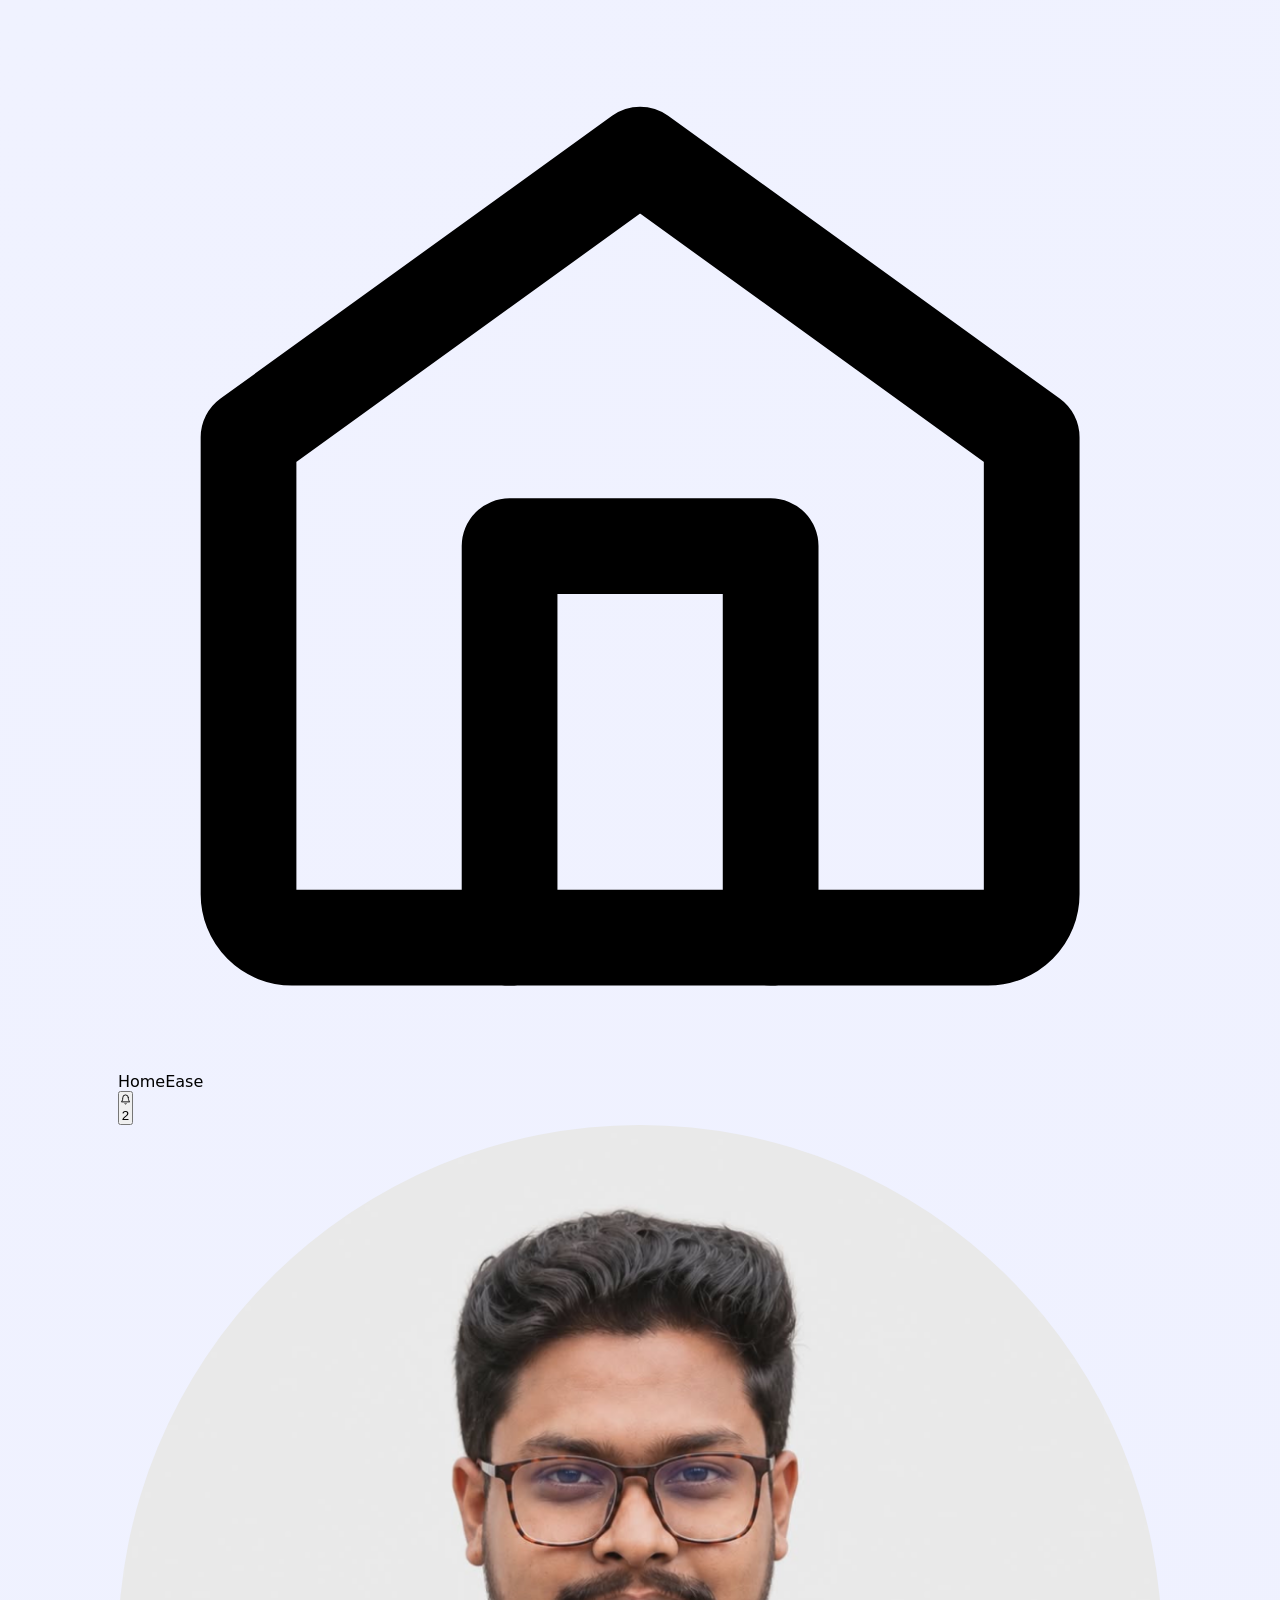
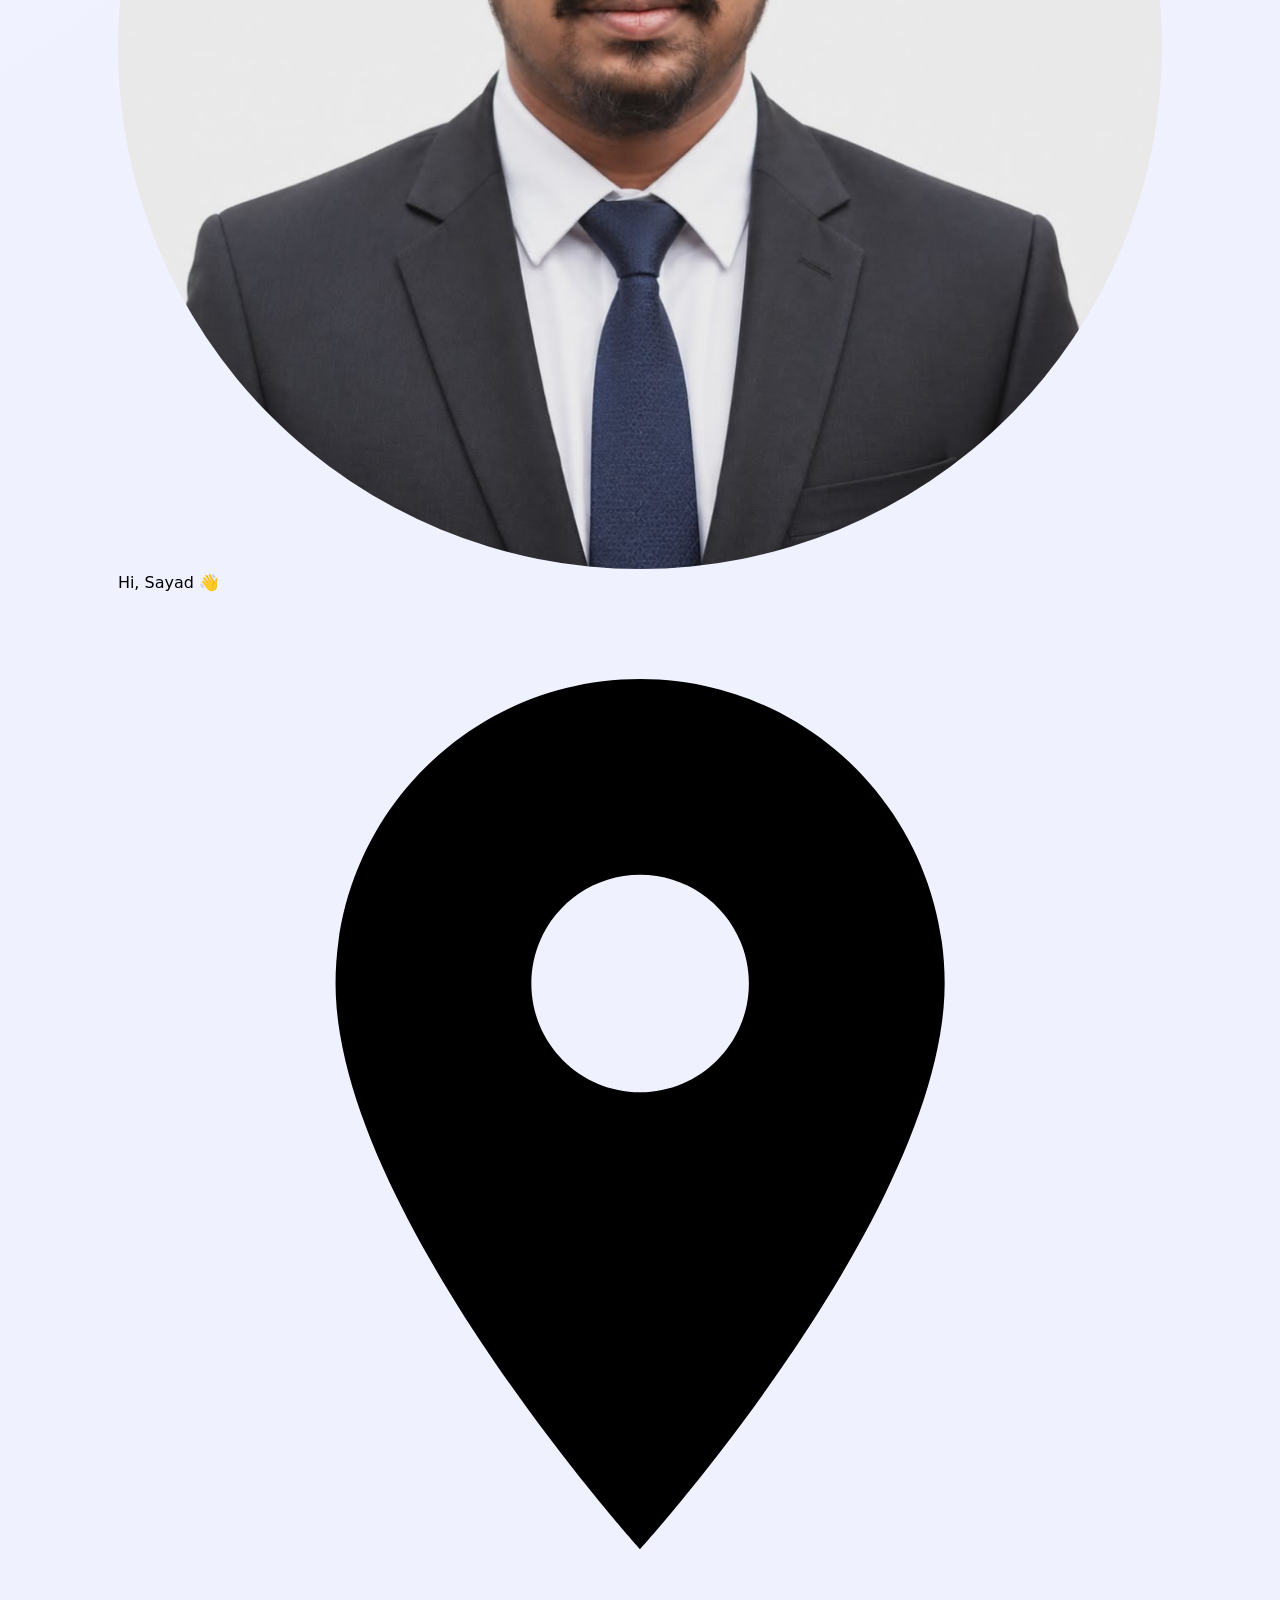
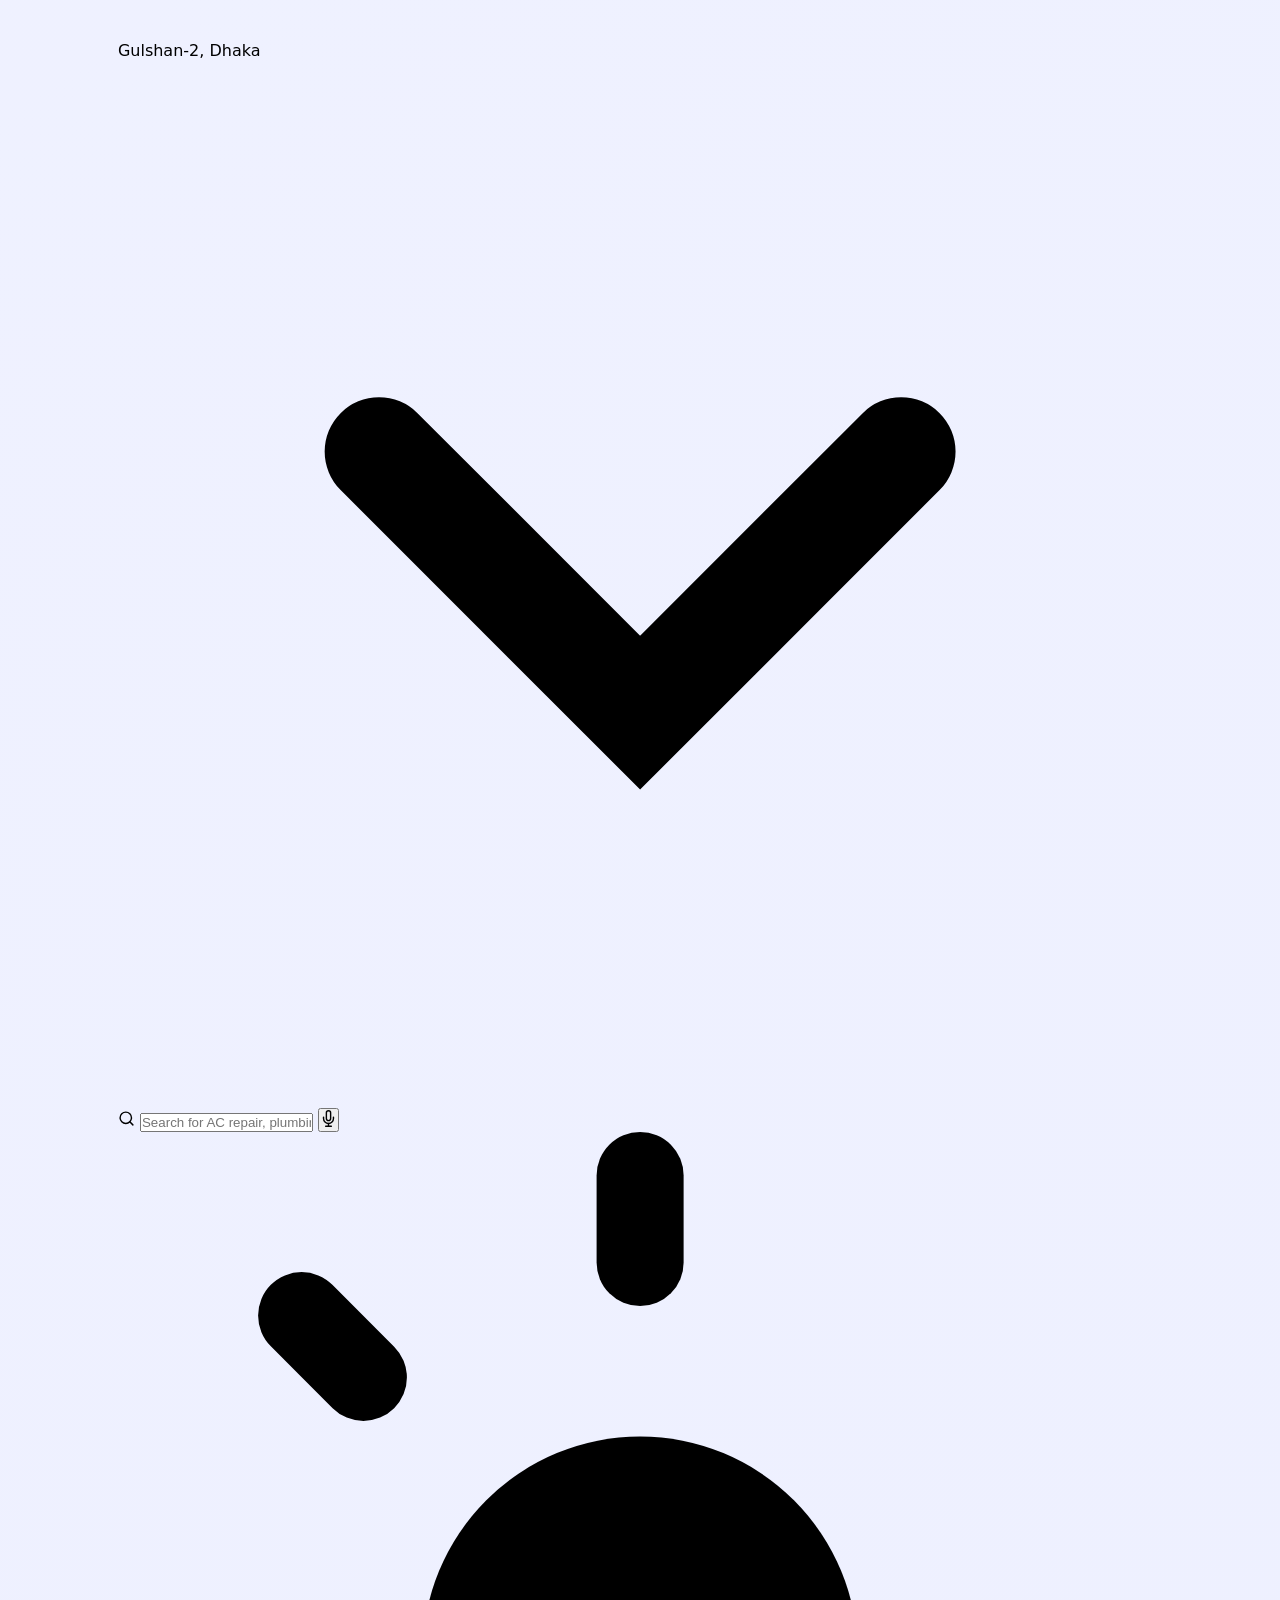
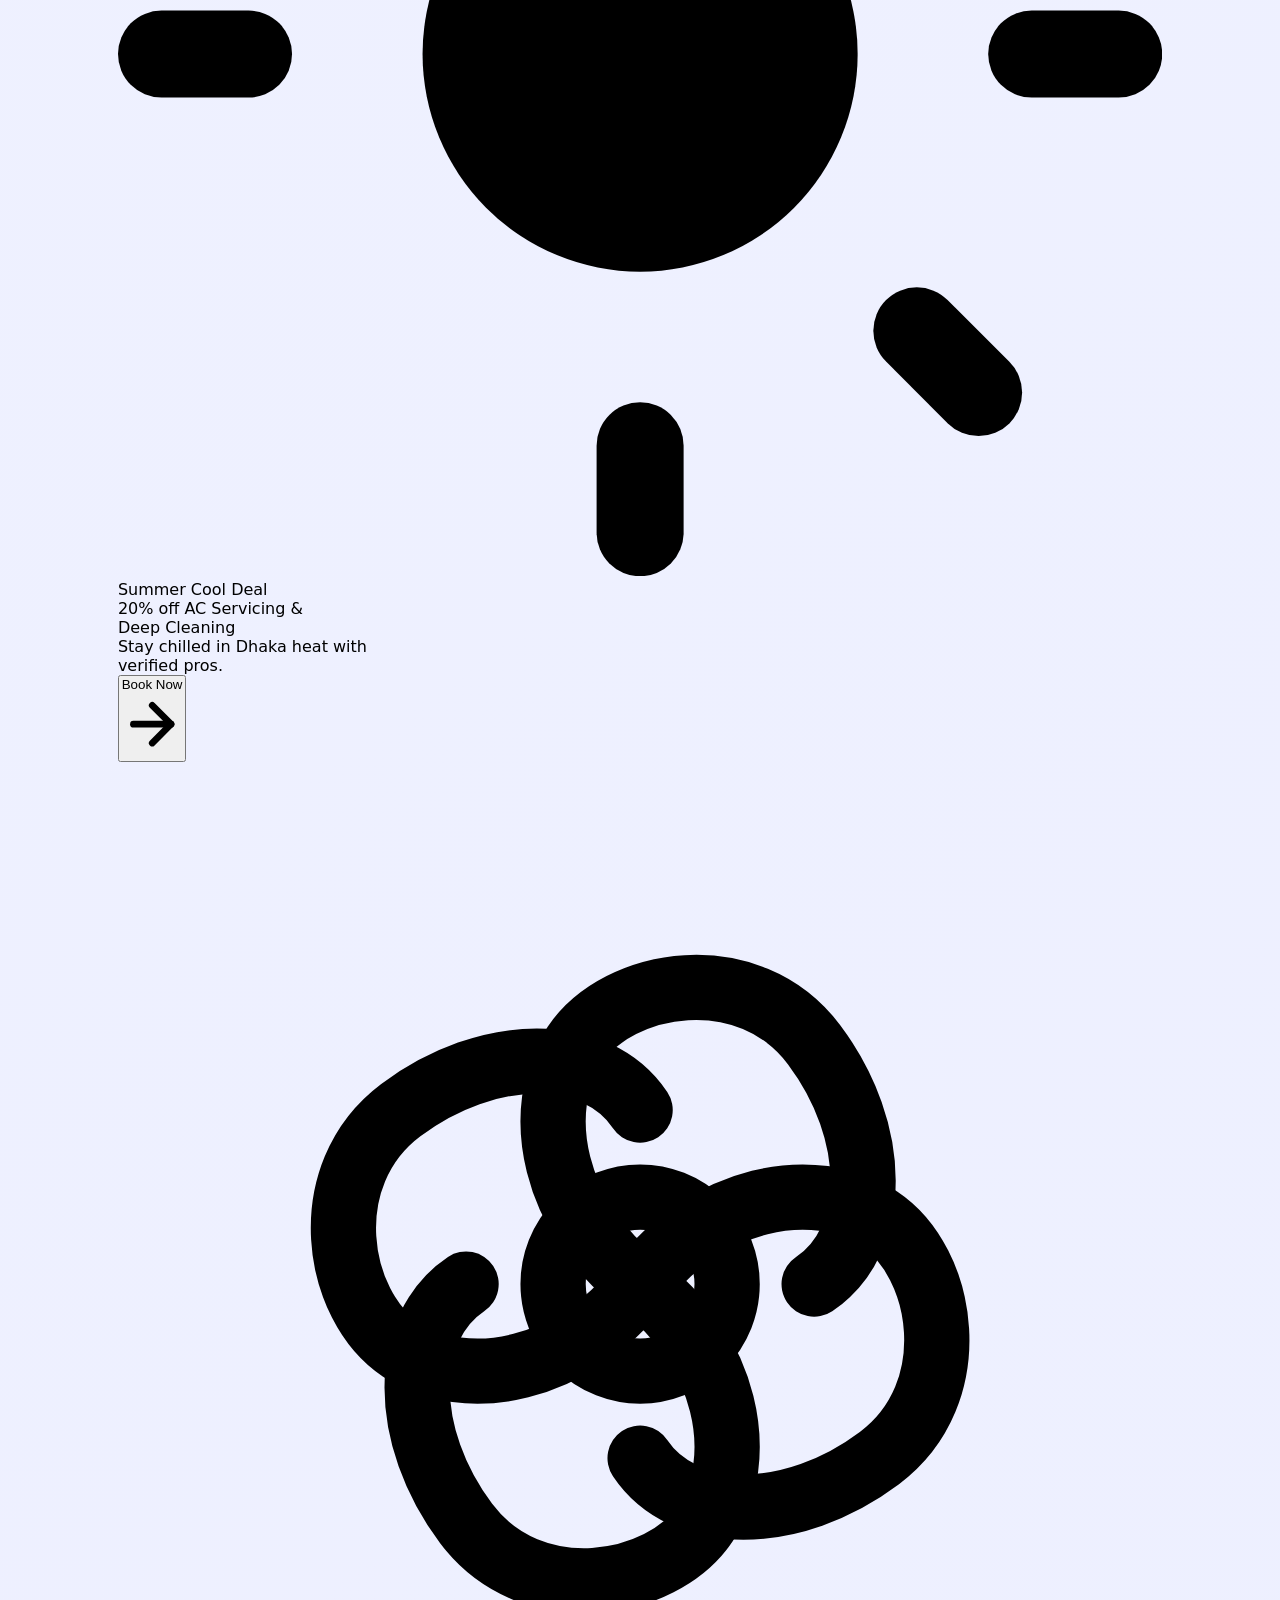
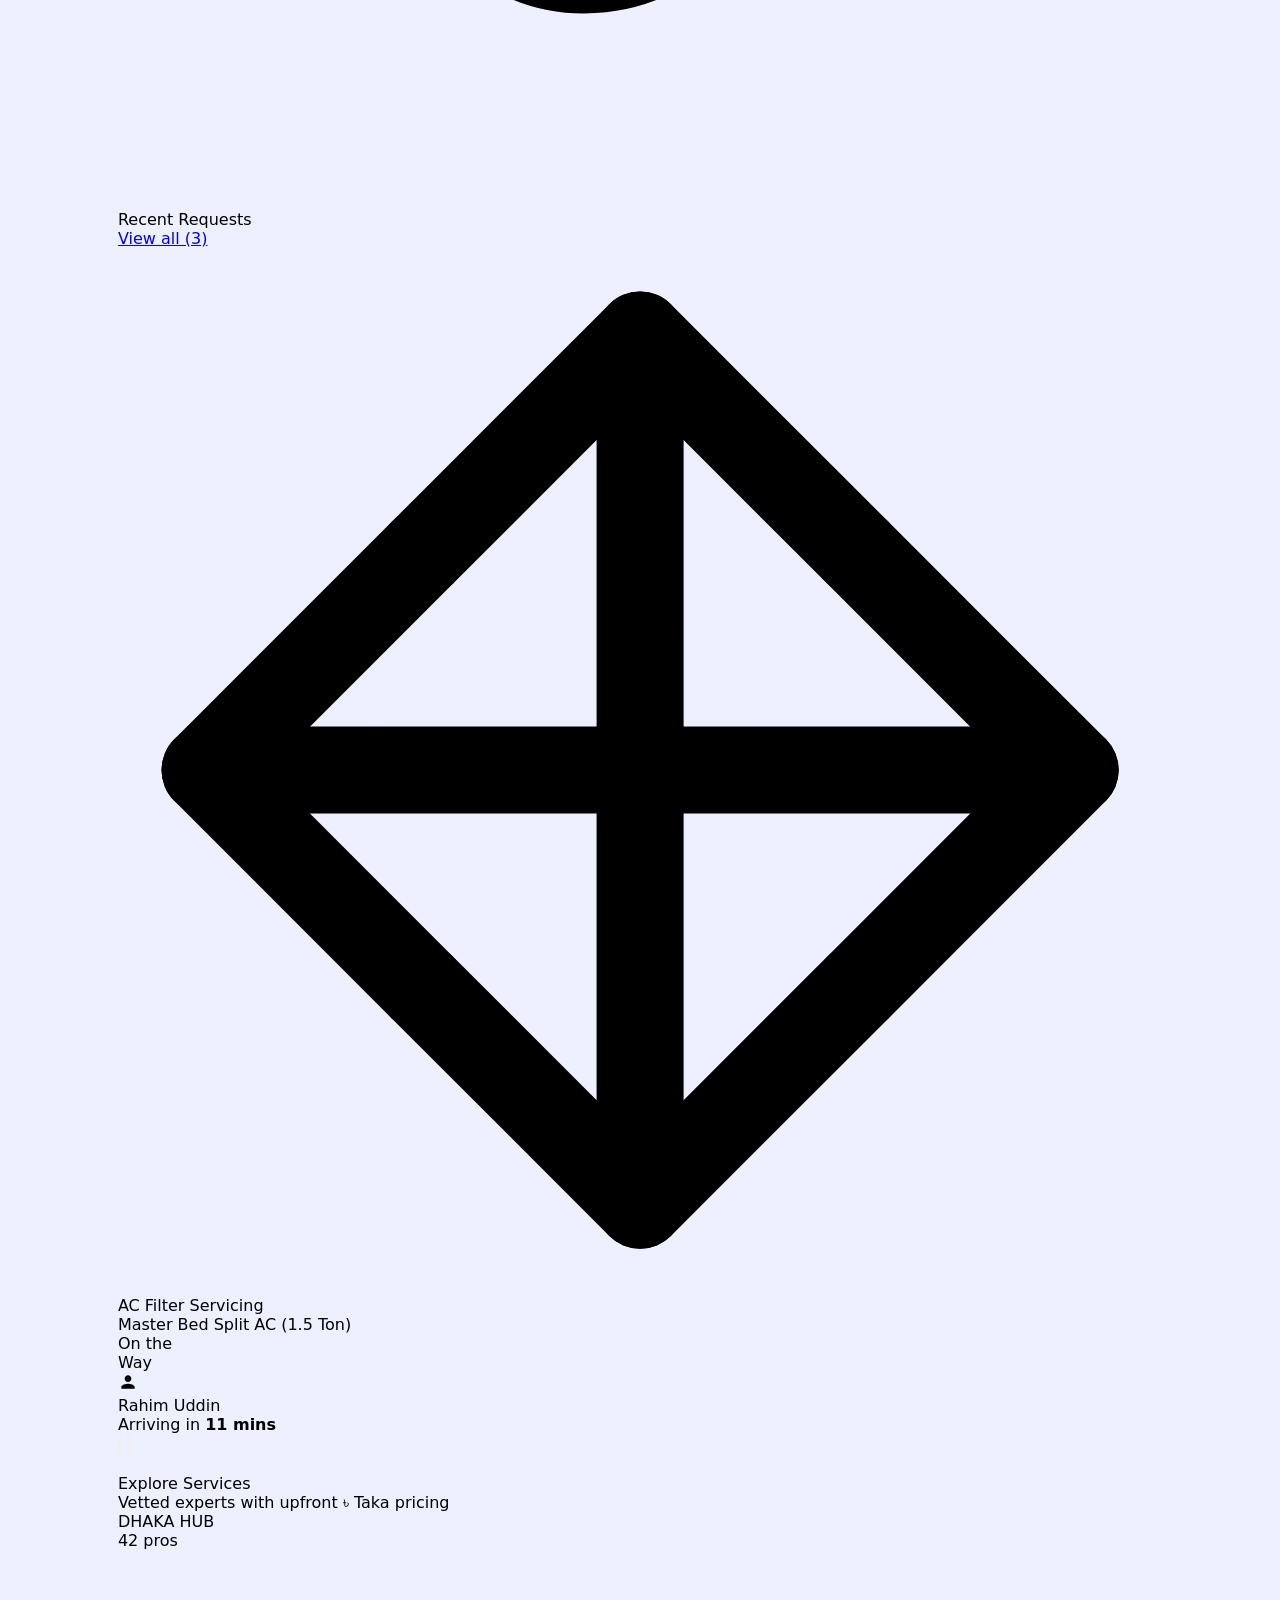
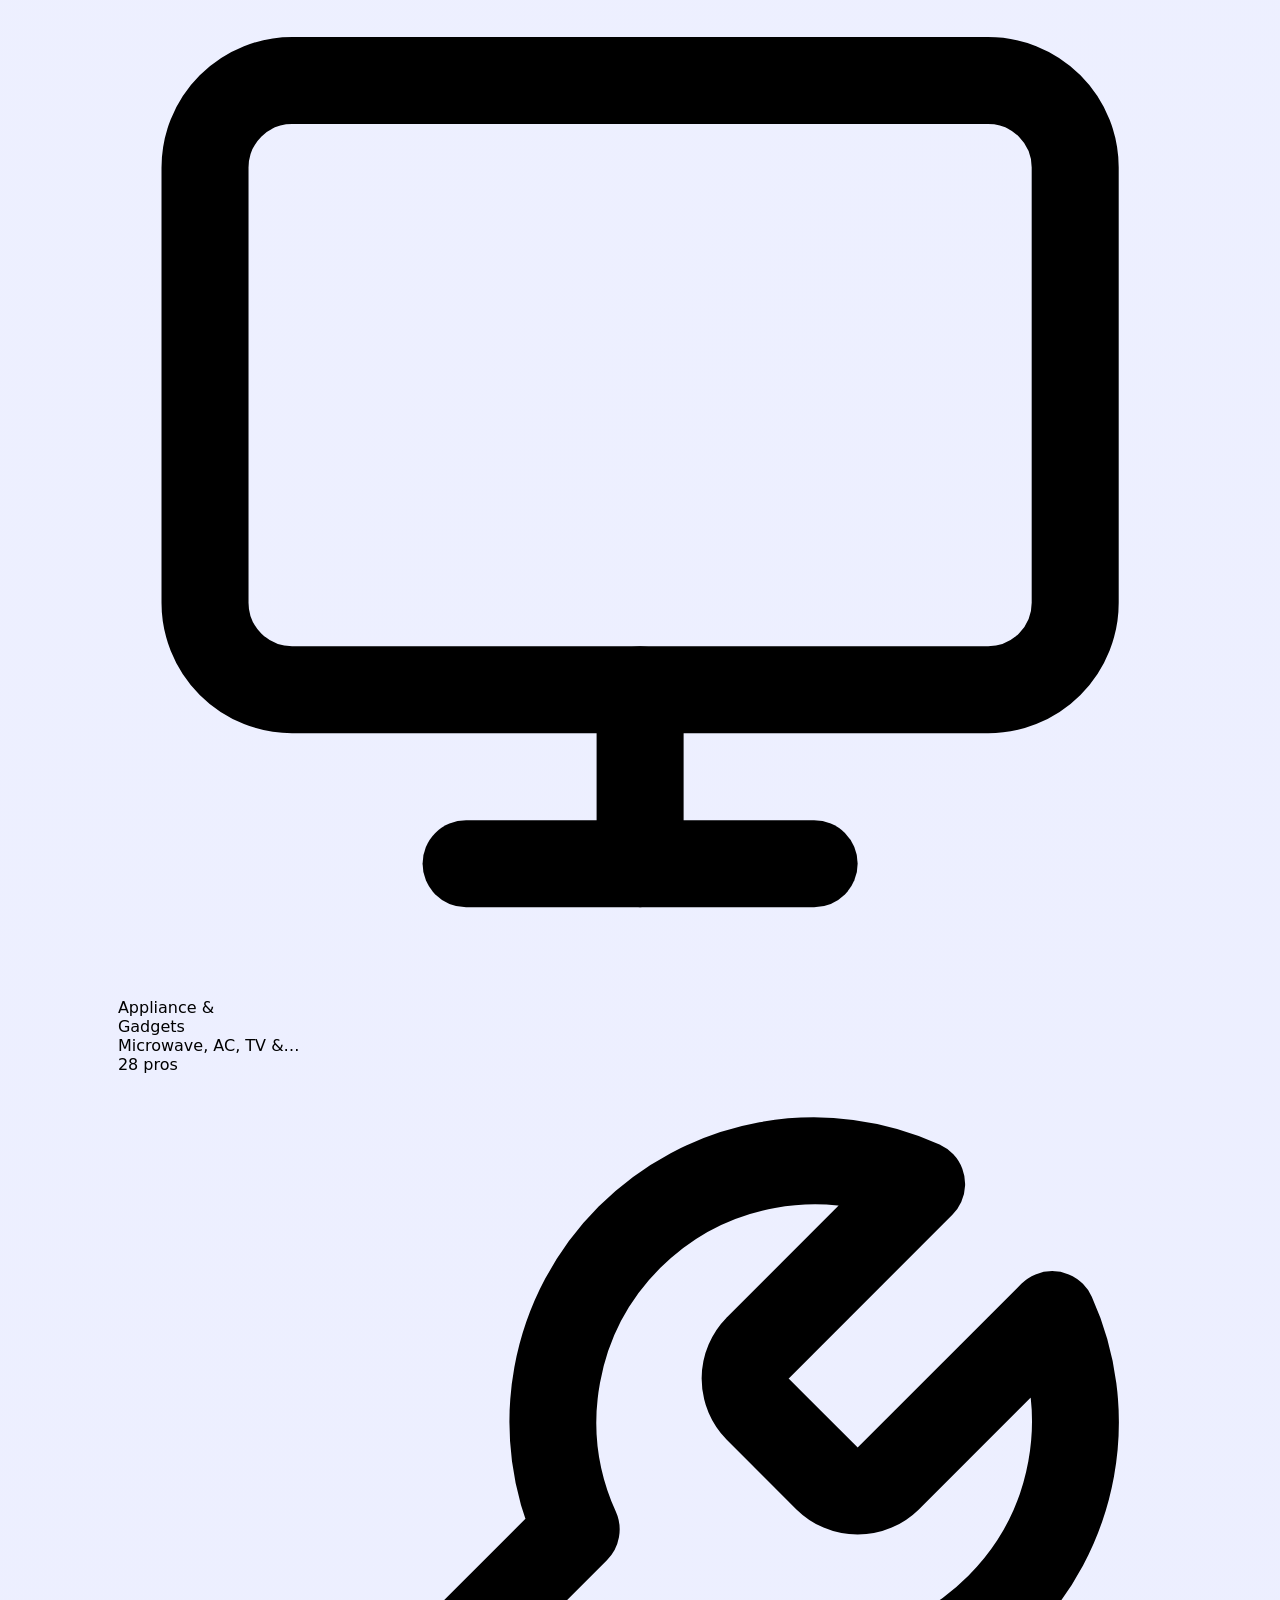
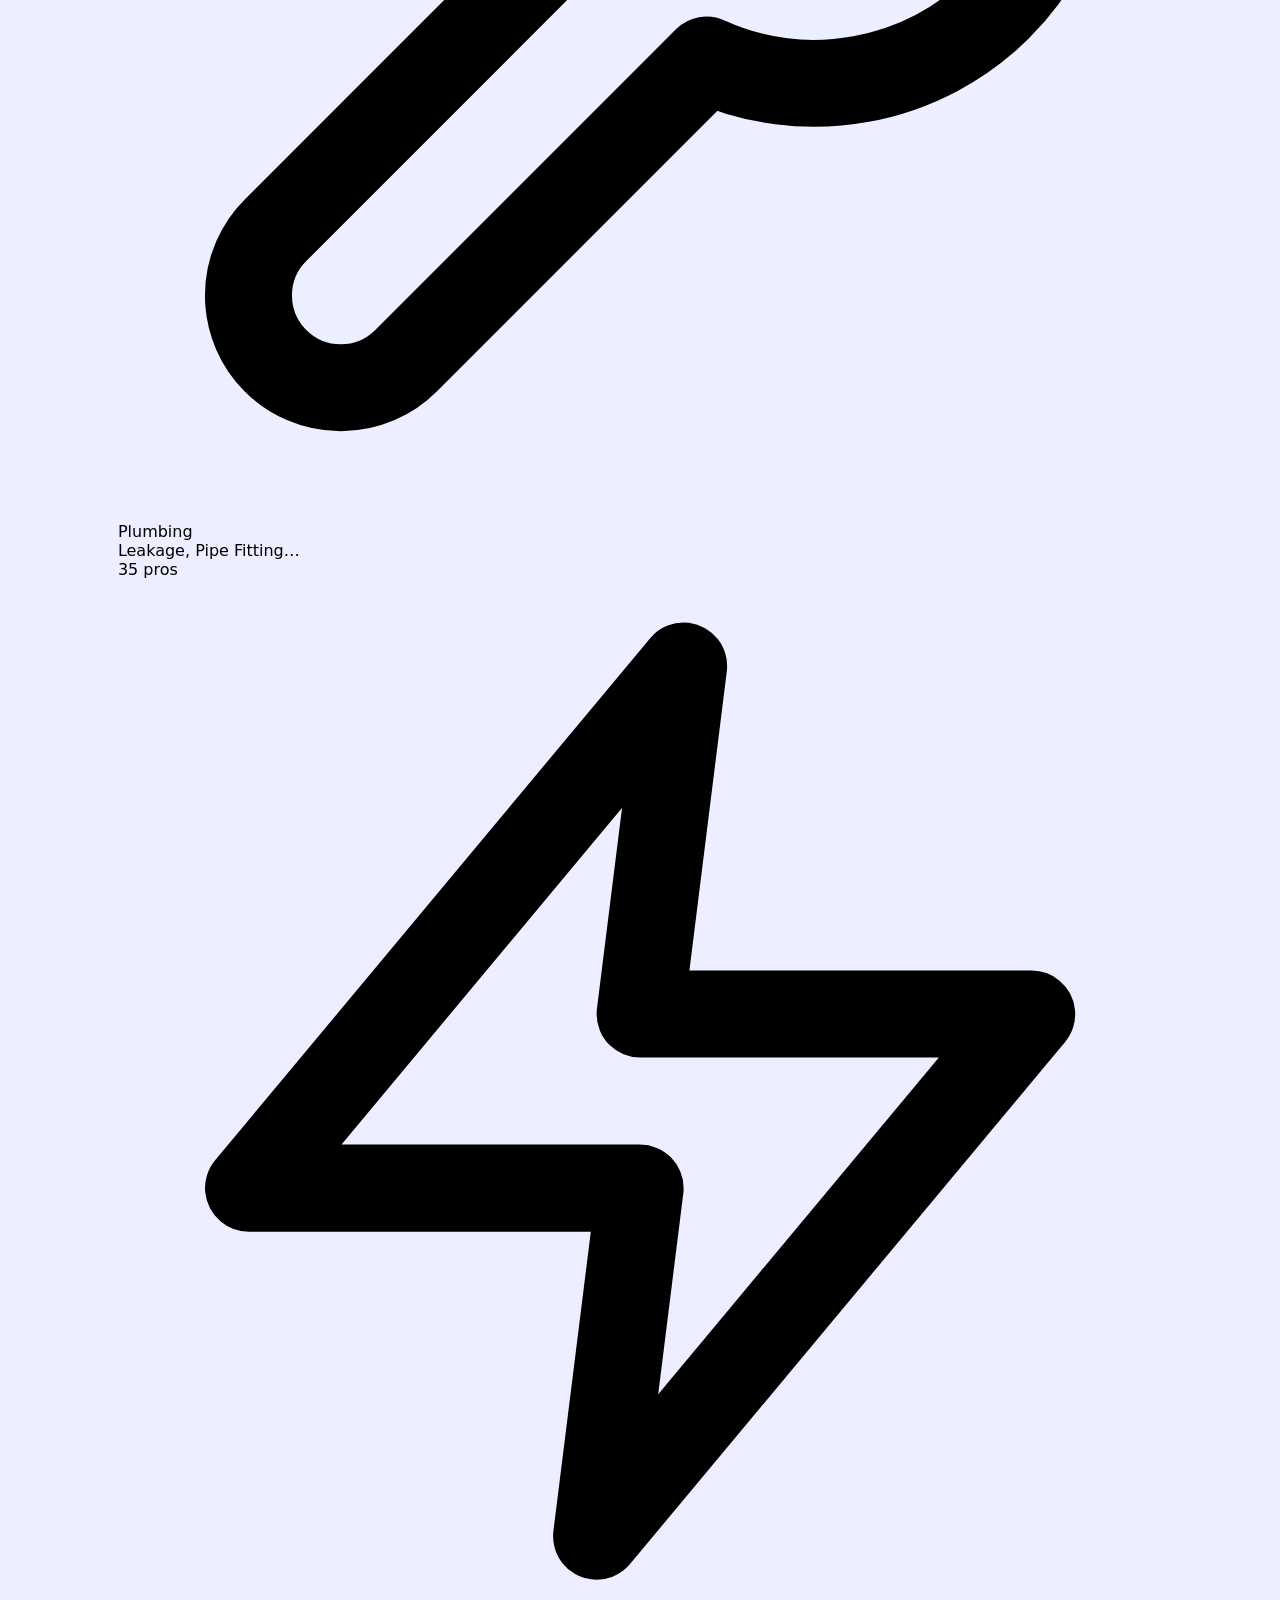
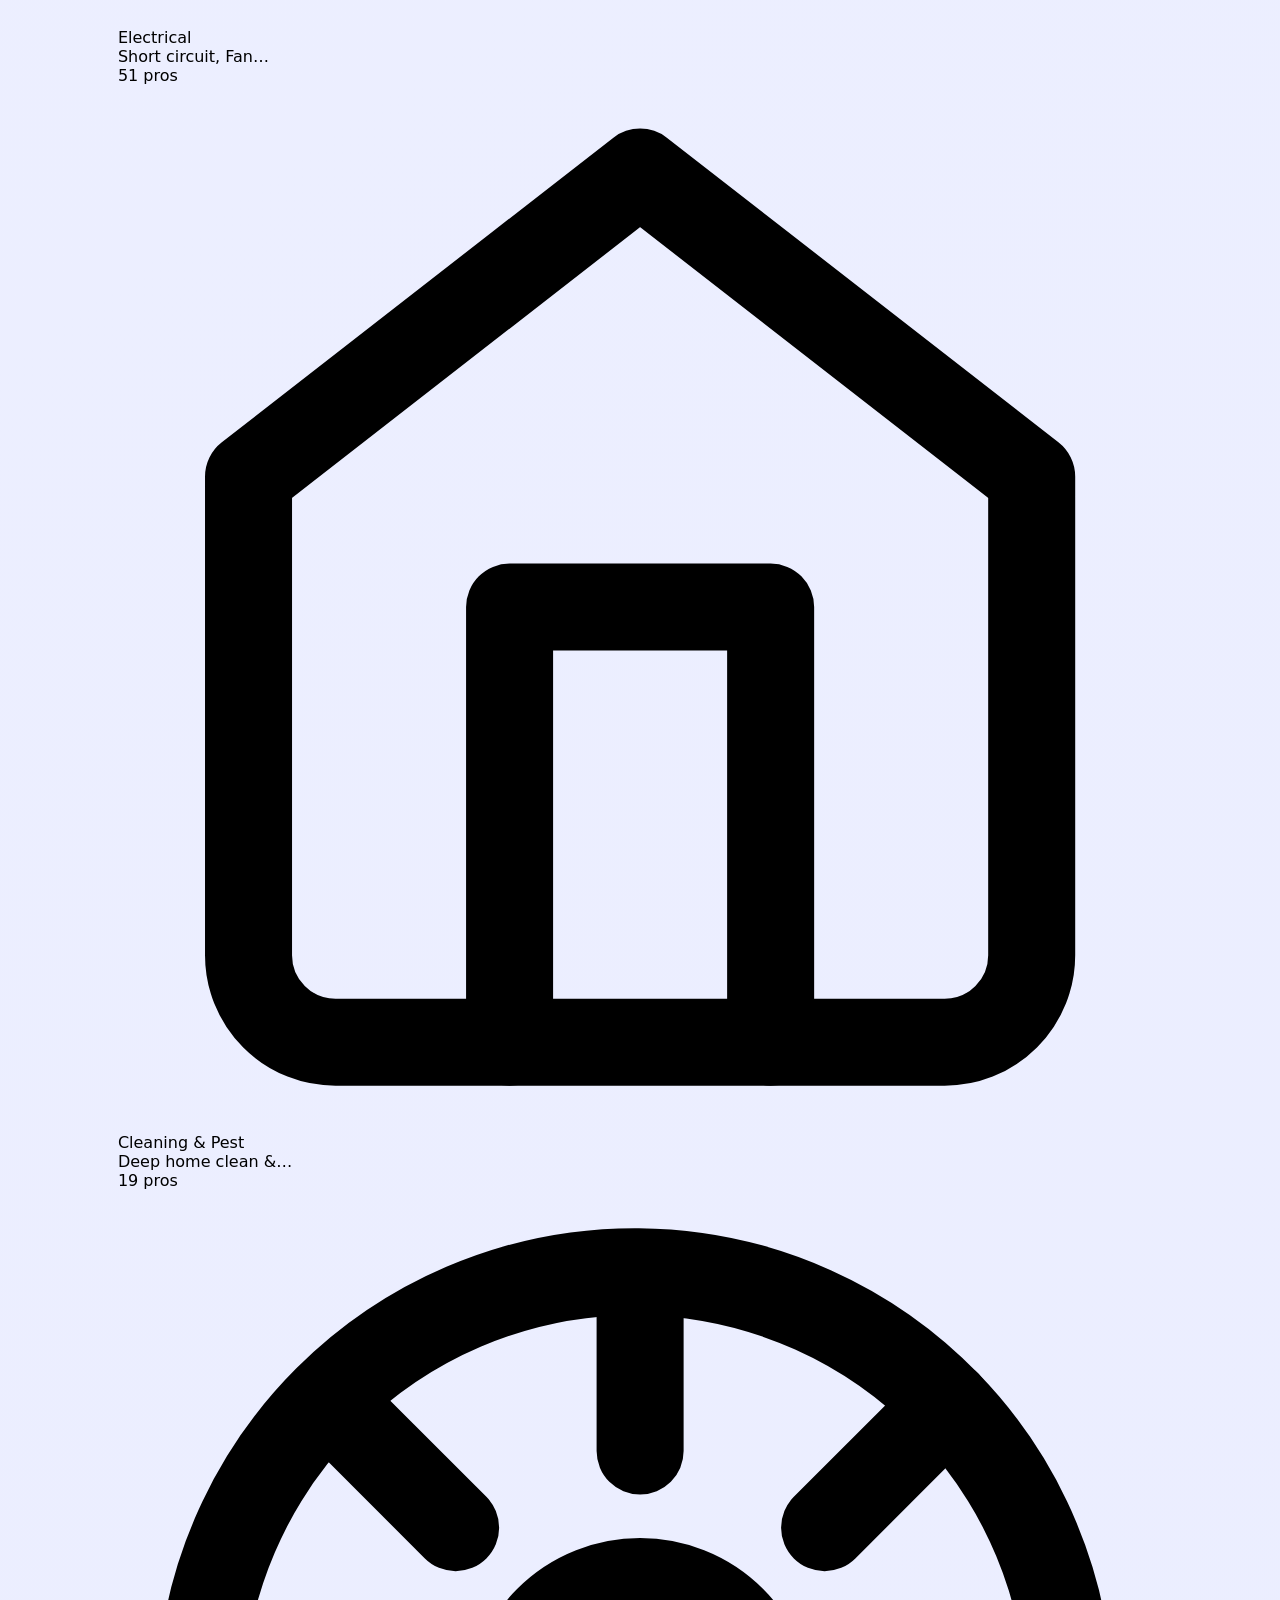
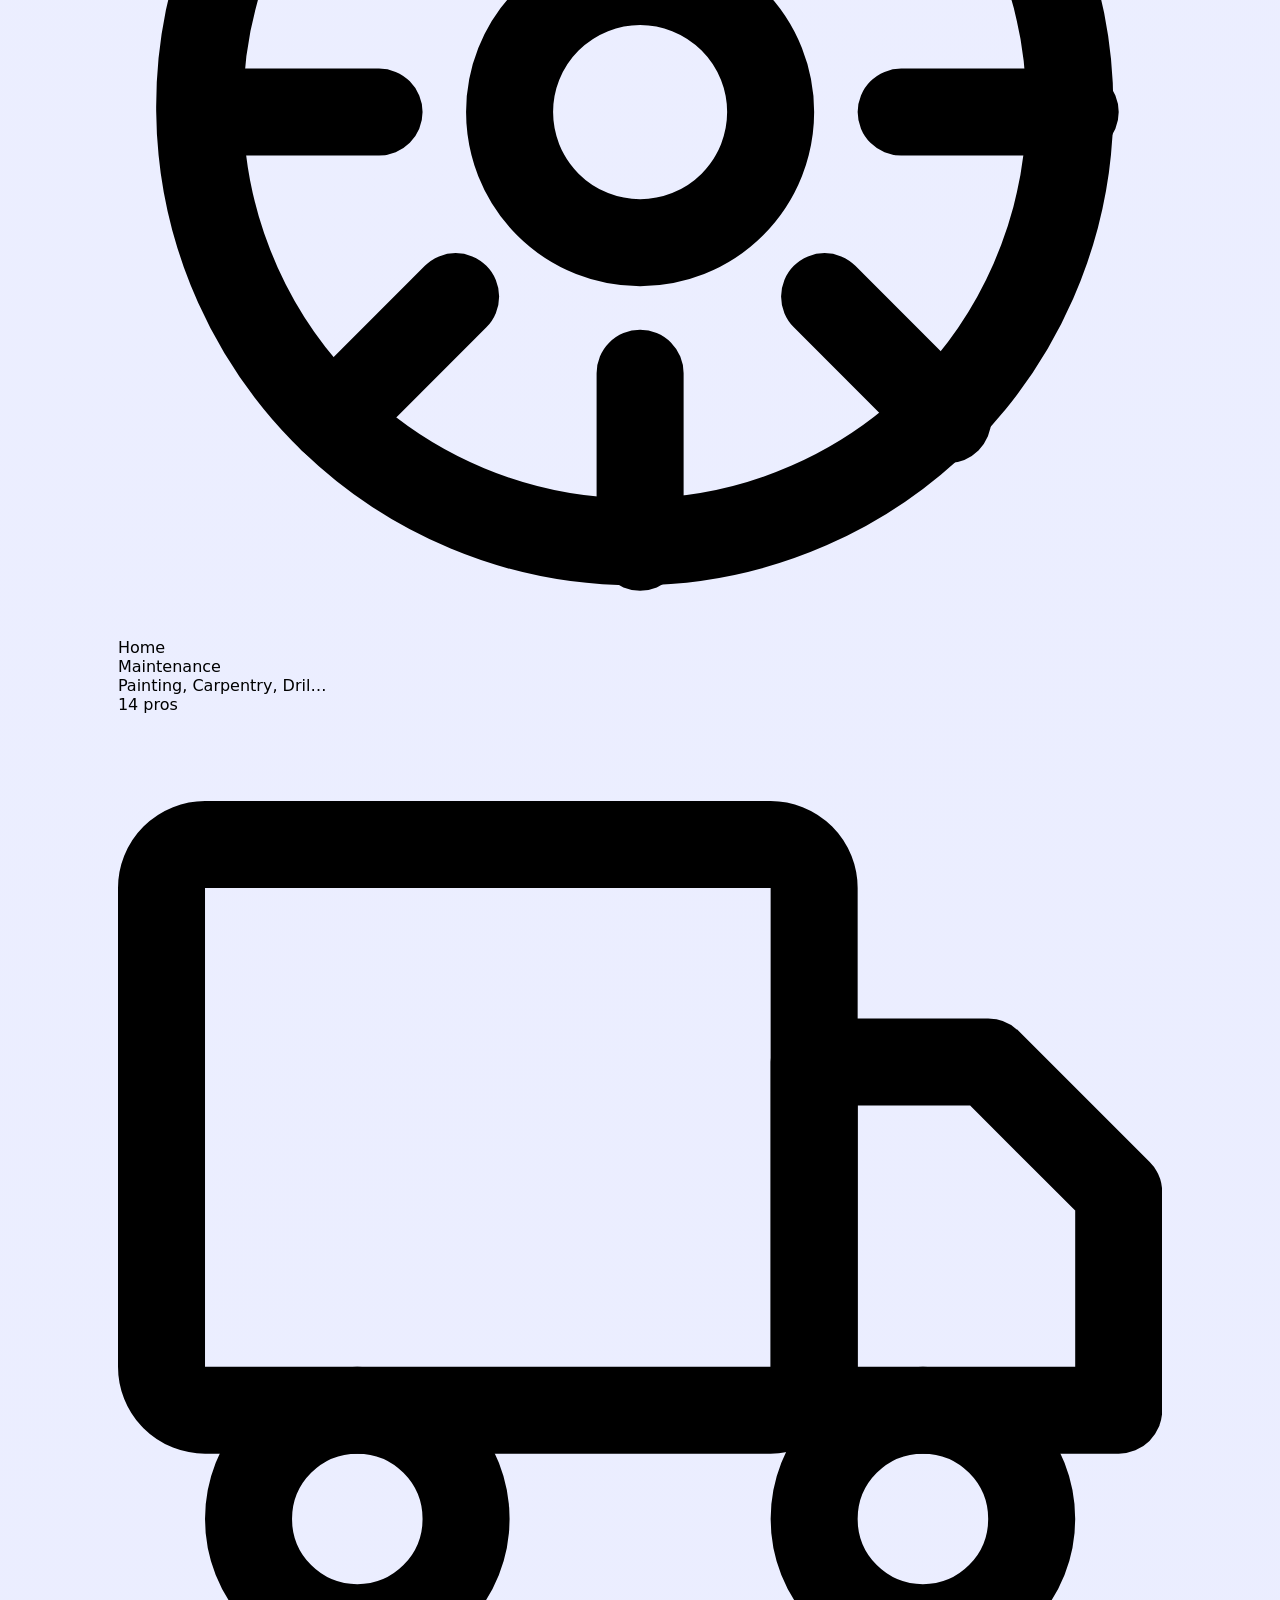
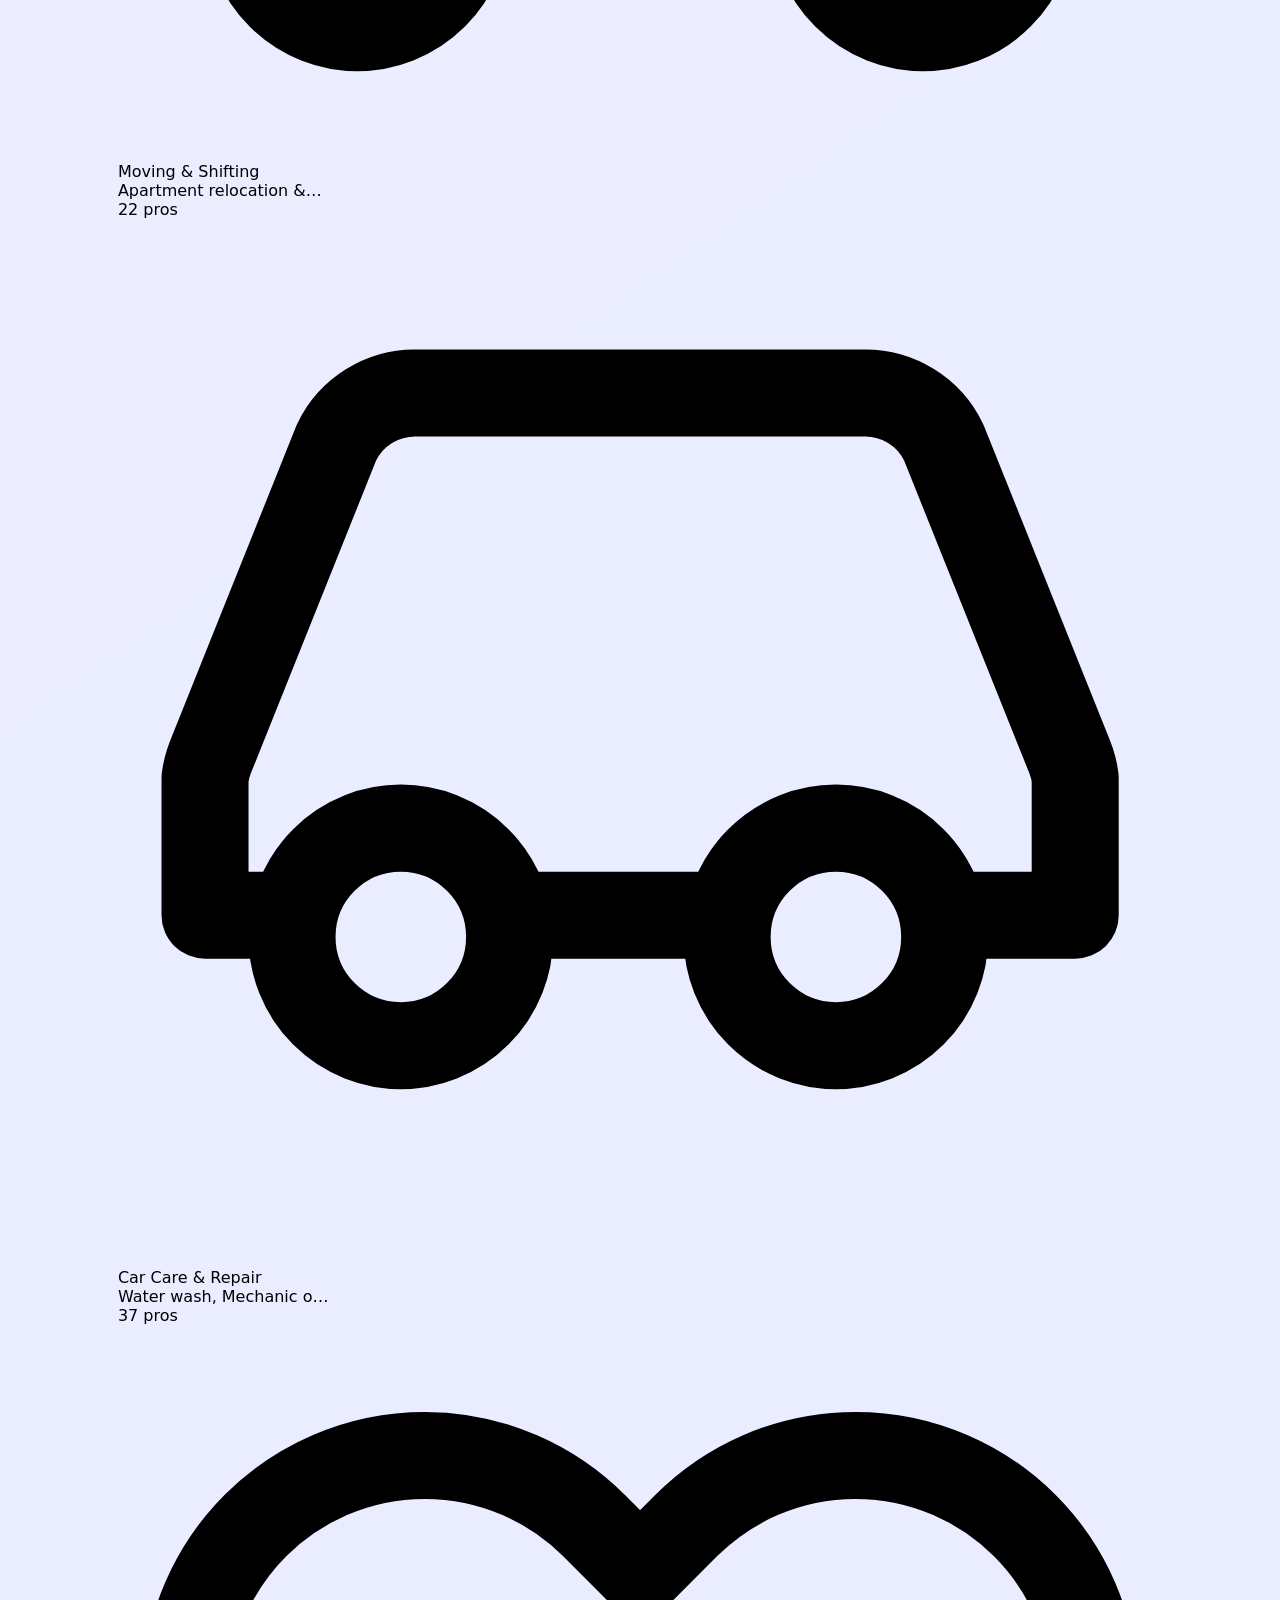
==== pages/dashboard.html @ 2b3dc631 "feat: complete app pages & relational database setup - Add all core pages: signup, book-service, liv" ====
<!DOCTYPE html>
<html lang="en">
<head>
  <meta charset="UTF-8" />
  <meta name="viewport" content="width=device-width, initial-scale=1.0" />
  <title>Home — HomeEase Smart BD</title>
  <link rel="stylesheet" href="../assets/css/global.css" />
  <link rel="stylesheet" href="../assets/css/dashboard.css" />
</head>
<body class="dashboard-page">

<!-- ══════════════════════════════════════════
     APP SHELL
══════════════════════════════════════════ -->
<div class="app-shell">

  <!-- ── Top Bar ── -->
  <header class="top-bar">
    <div class="brand">
      <div class="brand-icon">
        <!-- Smart home icon -->
        <svg viewBox="0 0 24 24" fill="none" stroke="currentColor" stroke-width="2.2" stroke-linecap="round" stroke-linejoin="round" aria-hidden="true">
          <path d="M3 9.5L12 3l9 6.5V20a1 1 0 0 1-1 1H4a1 1 0 0 1-1-1V9.5z"/>
          <path d="M9 21V12h6v9"/>
        </svg>
      </div>
      HomeEase
    </div>

    <button class="notif-btn" id="notifBtn" aria-label="Notifications">
      <svg viewBox="0 0 24 24" fill="none" stroke="currentColor" stroke-width="2" stroke-linecap="round" stroke-linejoin="round" aria-hidden="true">
        <path d="M18 8A6 6 0 0 0 6 8c0 7-3 9-3 9h18s-3-2-3-9"/>
        <path d="M13.73 21a2 2 0 0 1-3.46 0"/>
      </svg>
      <span class="notif-badge" aria-label="2 notifications">2</span>
    </button>

    <a href="profile.html" class="avatar-btn" aria-label="My Profile">
      <img src="../assets/images/avatar-sayad.jpg" alt="Sayad" style="width:100%;height:100%;object-fit:cover;border-radius:50%;" />
    </a>
  </header>

  <!-- ── Greeting ── -->
  <div class="greeting-block">
    <div class="greeting-name">
      Hi, Sayad
      <span aria-label="waving hand" role="img">👋</span>
    </div>
    <div class="location-row" id="locationRow" role="button" tabindex="0" aria-label="Change location">
      <!-- Map pin -->
      <svg viewBox="0 0 24 24" fill="currentColor" aria-hidden="true">
        <path d="M12 2C8.13 2 5 5.13 5 9c0 5.25 7 13 7 13s7-7.75 7-13c0-3.87-3.13-7-7-7zm0 9.5c-1.38 0-2.5-1.12-2.5-2.5s1.12-2.5 2.5-2.5 2.5 1.12 2.5 2.5-1.12 2.5-2.5 2.5z"/>
      </svg>
      <span class="location-text">Gulshan-2, Dhaka</span>
      <!-- Caret down -->
      <svg class="location-caret" viewBox="0 0 24 24" fill="none" stroke="currentColor" stroke-width="2.5" stroke-linecap="round" aria-hidden="true">
        <polyline points="6 9 12 15 18 9"/>
      </svg>
    </div>
  </div>

  <!-- ── Search Bar ── -->
  <div class="search-wrap">
    <div class="search-inner">
      <svg width="17" height="17" viewBox="0 0 24 24" fill="none" stroke="currentColor" stroke-width="2" stroke-linecap="round" stroke-linejoin="round" aria-hidden="true">
        <circle cx="11" cy="11" r="8"/>
        <line x1="21" y1="21" x2="16.65" y2="16.65"/>
      </svg>
      <input
        type="text"
        id="searchInput"
        class="search-input"
        placeholder="Search for AC repair, plumbing, maid..."
        aria-label="Search services"
      />
      <button class="mic-btn" id="micBtn" aria-label="Voice search">
        <svg width="17" height="17" viewBox="0 0 24 24" fill="none" stroke="currentColor" stroke-width="2" stroke-linecap="round" stroke-linejoin="round" aria-hidden="true">
          <path d="M12 1a3 3 0 0 0-3 3v8a3 3 0 0 0 6 0V4a3 3 0 0 0-3-3z"/>
          <path d="M19 10v2a7 7 0 0 1-14 0v-2"/>
          <line x1="12" y1="19" x2="12" y2="23"/>
          <line x1="8" y1="23" x2="16" y2="23"/>
        </svg>
      </button>
    </div>
  </div>

  <!-- ══ SCROLLABLE CONTENT ══ -->
  <div class="page-scroll">

    <!-- ── Promo Banner ── -->
    <section class="promo-section" aria-label="Summer promotion">
      <div class="promo-banner">
        <div class="promo-content">
          <div class="promo-tag">
            <!-- Sun icon -->
            <svg viewBox="0 0 24 24" fill="currentColor" aria-hidden="true">
              <circle cx="12" cy="12" r="5"/>
              <line x1="12" y1="1" x2="12" y2="3" stroke="currentColor" stroke-width="2" stroke-linecap="round"/>
              <line x1="12" y1="21" x2="12" y2="23" stroke="currentColor" stroke-width="2" stroke-linecap="round"/>
              <line x1="4.22" y1="4.22" x2="5.64" y2="5.64" stroke="currentColor" stroke-width="2" stroke-linecap="round"/>
              <line x1="18.36" y1="18.36" x2="19.78" y2="19.78" stroke="currentColor" stroke-width="2" stroke-linecap="round"/>
              <line x1="1" y1="12" x2="3" y2="12" stroke="currentColor" stroke-width="2" stroke-linecap="round"/>
              <line x1="21" y1="12" x2="23" y2="12" stroke="currentColor" stroke-width="2" stroke-linecap="round"/>
            </svg>
            Summer Cool Deal
          </div>
          <div class="promo-title">20% off AC Servicing &amp;<br>Deep Cleaning</div>
          <div class="promo-sub">Stay chilled in Dhaka heat with<br>verified pros.</div>
          <button class="promo-btn" id="bookNowBtn">
            Book Now
            <svg viewBox="0 0 24 24" fill="none" stroke="currentColor" stroke-width="2.5" stroke-linecap="round" stroke-linejoin="round" aria-hidden="true">
              <line x1="5" y1="12" x2="19" y2="12"/>
              <polyline points="12 5 19 12 12 19"/>
            </svg>
          </button>
        </div>
        <!-- Fan / AC icon -->
        <div class="promo-icon-wrap" aria-hidden="true">
          <svg viewBox="0 0 24 24" fill="none" stroke="currentColor" stroke-width="1.5" stroke-linecap="round" stroke-linejoin="round">
            <path d="M12 12c1.5-2 4-2.5 5.5-1.5s2 4 0 5.5-4.5 1.5-5.5 0"/>
            <path d="M12 12c-1.5 2-4 2.5-5.5 1.5s-2-4 0-5.5 4.5-1.5 5.5 0"/>
            <path d="M12 12c2 1.5 2.5 4 1.5 5.5s-4 2-5.5 0-1.5-4.5 0-5.5"/>
            <path d="M12 12c-2-1.5-2.5-4-1.5-5.5s4-2 5.5 0 1.5 4.5 0 5.5"/>
            <circle cx="12" cy="12" r="2"/>
          </svg>
        </div>
      </div>
    </section>

    <!-- ── Recent Requests ── -->
    <div class="section-header">
      <div>
        <div class="section-title">Recent Requests</div>
      </div>
      <a href="#" class="view-all" id="viewAllRequests" role="button">View all (3)</a>
    </div>

    <section class="requests-section" aria-label="Recent service requests">
      <div class="request-card">

        <!-- Request row -->
        <div class="request-main">
          <div class="request-left">
            <div class="req-icon" aria-hidden="true">
              <!-- AC / snowflake icon -->
              <svg viewBox="0 0 24 24" fill="none" stroke="currentColor" stroke-width="2" stroke-linecap="round" stroke-linejoin="round">
                <line x1="12" y1="2" x2="12" y2="22"/>
                <path d="M17 7l-5-5-5 5"/>
                <path d="M17 17l-5 5-5-5"/>
                <line x1="2" y1="12" x2="22" y2="12"/>
                <path d="M7 7l-5 5 5 5"/>
                <path d="M17 7l5 5-5 5"/>
              </svg>
            </div>
            <div>
              <div class="req-title">AC Filter Servicing</div>
              <div class="req-sub">Master Bed Split AC (1.5 Ton)</div>
            </div>
          </div>
          <span class="status-badge on-the-way" aria-label="Status: On the Way">
            On the<br>Way
          </span>
        </div>

        <!-- Provider row -->
        <div class="provider-row">
          <div class="provider-info">
            <div class="provider-avatar" aria-hidden="true">
              <!-- Provider photo placeholder -->
              <svg viewBox="0 0 24 24" fill="currentColor" width="20" height="20">
                <path d="M12 12c2.2 0 4-1.8 4-4s-1.8-4-4-4-4 1.8-4 4 1.8 4 4 4zm0 2c-2.7 0-8 1.35-8 4v2h16v-2c0-2.65-5.3-4-8-4z"/>
              </svg>
            </div>
            <div>
              <div class="provider-name">Rahim Uddin</div>
              <div class="provider-eta">Arriving in <strong id="etaMinutes">12 mins</strong></div>
            </div>
          </div>
          <div class="provider-actions">
            <button class="icon-action-btn call" id="callProvider" aria-label="Call Rahim Uddin">
              <svg viewBox="0 0 24 24" fill="none" stroke="currentColor" stroke-width="2" stroke-linecap="round" stroke-linejoin="round">
                <path d="M22 16.92v3a2 2 0 0 1-2.18 2 19.79 19.79 0 0 1-8.63-3.07A19.5 19.5 0 0 1 4.69 12a19.79 19.79 0 0 1-3.07-8.67A2 2 0 0 1 3.61 2h3a2 2 0 0 1 2 1.72 12.84 12.84 0 0 0 .7 2.81 2 2 0 0 1-.45 2.11L7.91 9.91a16 16 0 0 0 6.16 6.16l.91-.86a2 2 0 0 1 2.11-.45 12.84 12.84 0 0 0 2.81.7A2 2 0 0 1 22 16.92z"/>
              </svg>
            </button>
            <button class="icon-action-btn chat" id="chatProvider" aria-label="Chat with Rahim Uddin">
              <svg viewBox="0 0 24 24" fill="currentColor">
                <path d="M20 2H4a2 2 0 0 0-2 2v18l4-4h14a2 2 0 0 0 2-2V4a2 2 0 0 0-2-2zM9 11H7V9h2v2zm4 0h-2V9h2v2zm4 0h-2V9h2v2z"/>
              </svg>
            </button>
          </div>
        </div>

      </div>
    </section>

    <!-- ── Explore Services ── -->
    <section class="services-section" aria-label="Explore services">
      <div class="section-header" style="padding: 20px 0 0;">
        <div>
          <div class="section-title">Explore Services</div>
          <div class="section-subtitle">Vetted experts with upfront ৳ Taka pricing</div>
        </div>
        <span class="section-badge">DHAKA HUB</span>
      </div>

      <div class="services-grid" role="list">

        <!-- Appliance & Gadgets -->
        <div class="service-card" role="listitem" tabindex="0" aria-label="Appliance and Gadgets, 42 professionals">
          <div class="pros-count">42 pros</div>
          <div class="service-icon-wrap svc-blue" aria-hidden="true">
            <svg viewBox="0 0 24 24" fill="none" stroke="currentColor" stroke-width="2" stroke-linecap="round" stroke-linejoin="round">
              <rect x="2" y="3" width="20" height="14" rx="2"/>
              <line x1="8" y1="21" x2="16" y2="21"/>
              <line x1="12" y1="17" x2="12" y2="21"/>
            </svg>
          </div>
          <div class="service-name">Appliance &amp;<br>Gadgets</div>
          <div class="service-desc">Microwave, AC, TV &amp;…</div>
        </div>

        <!-- Plumbing -->
        <div class="service-card" role="listitem" tabindex="0" aria-label="Plumbing, 28 professionals">
          <div class="pros-count">28 pros</div>
          <div class="service-icon-wrap svc-orange" aria-hidden="true">
            <svg viewBox="0 0 24 24" fill="none" stroke="currentColor" stroke-width="2" stroke-linecap="round" stroke-linejoin="round">
              <path d="M14.7 6.3a1 1 0 0 0 0 1.4l1.6 1.6a1 1 0 0 0 1.4 0l3.77-3.77a6 6 0 0 1-7.94 7.94l-6.91 6.91a2.12 2.12 0 0 1-3-3l6.91-6.91a6 6 0 0 1 7.94-7.94l-3.76 3.76z"/>
            </svg>
          </div>
          <div class="service-name">Plumbing</div>
          <div class="service-desc">Leakage, Pipe Fitting…</div>
        </div>

        <!-- Electrical -->
        <div class="service-card" role="listitem" tabindex="0" aria-label="Electrical, 35 professionals">
          <div class="pros-count">35 pros</div>
          <div class="service-icon-wrap svc-yellow" aria-hidden="true">
            <svg viewBox="0 0 24 24" fill="none" stroke="currentColor" stroke-width="2" stroke-linecap="round" stroke-linejoin="round">
              <polygon points="13 2 3 14 12 14 11 22 21 10 12 10 13 2"/>
            </svg>
          </div>
          <div class="service-name">Electrical</div>
          <div class="service-desc">Short circuit, Fan…</div>
        </div>

        <!-- Cleaning & Pest -->
        <div class="service-card" role="listitem" tabindex="0" aria-label="Cleaning and Pest control, 51 professionals">
          <div class="pros-count">51 pros</div>
          <div class="service-icon-wrap svc-green" aria-hidden="true">
            <svg viewBox="0 0 24 24" fill="none" stroke="currentColor" stroke-width="2" stroke-linecap="round" stroke-linejoin="round">
              <path d="M3 9l9-7 9 7v11a2 2 0 0 1-2 2H5a2 2 0 0 1-2-2z"/>
              <polyline points="9 22 9 12 15 12 15 22"/>
            </svg>
          </div>
          <div class="service-name">Cleaning &amp; Pest</div>
          <div class="service-desc">Deep home clean &amp;…</div>
        </div>

        <!-- Home Maintenance -->
        <div class="service-card" role="listitem" tabindex="0" aria-label="Home Maintenance, 19 professionals">
          <div class="pros-count">19 pros</div>
          <div class="service-icon-wrap svc-rose" aria-hidden="true">
            <svg viewBox="0 0 24 24" fill="none" stroke="currentColor" stroke-width="2" stroke-linecap="round" stroke-linejoin="round">
              <circle cx="12" cy="12" r="3"/>
              <path d="M19.07 4.93A10 10 0 1 0 4.93 19.07 10 10 0 0 0 19.07 4.93z"/>
              <path d="M12 2v4M12 18v4M4.93 4.93l2.83 2.83M16.24 16.24l2.83 2.83M2 12h4M18 12h4M4.93 19.07l2.83-2.83M16.24 7.76l2.83-2.83"/>
            </svg>
          </div>
          <div class="service-name">Home<br>Maintenance</div>
          <div class="service-desc">Painting, Carpentry, Dril…</div>
        </div>

        <!-- Moving & Shifting -->
        <div class="service-card" role="listitem" tabindex="0" aria-label="Moving and Shifting, 14 professionals">
          <div class="pros-count">14 pros</div>
          <div class="service-icon-wrap svc-teal" aria-hidden="true">
            <svg viewBox="0 0 24 24" fill="none" stroke="currentColor" stroke-width="2" stroke-linecap="round" stroke-linejoin="round">
              <rect x="1" y="3" width="15" height="13" rx="1"/>
              <path d="M16 8h4l3 3v5h-7V8z"/>
              <circle cx="5.5" cy="18.5" r="2.5"/>
              <circle cx="18.5" cy="18.5" r="2.5"/>
            </svg>
          </div>
          <div class="service-name">Moving &amp; Shifting</div>
          <div class="service-desc">Apartment relocation &amp;…</div>
        </div>

        <!-- Car Care & Repair -->
        <div class="service-card" role="listitem" tabindex="0" aria-label="Car Care and Repair, 22 professionals">
          <div class="pros-count">22 pros</div>
          <div class="service-icon-wrap svc-gray" aria-hidden="true">
            <svg viewBox="0 0 24 24" fill="none" stroke="currentColor" stroke-width="2" stroke-linecap="round" stroke-linejoin="round">
              <path d="M14 16H9m10 0h3v-3.15a2 2 0 0 0-.12-.47l-2.9-7.24A2 2 0 0 0 17.14 4H6.86a2 2 0 0 0-1.84 1.14L2.12 12.38A2 2 0 0 0 2 12.85V16h2"/>
              <circle cx="6.5" cy="16.5" r="2.5"/>
              <circle cx="16.5" cy="16.5" r="2.5"/>
            </svg>
          </div>
          <div class="service-name">Car Care &amp; Repair</div>
          <div class="service-desc">Water wash, Mechanic o…</div>
        </div>

        <!-- Personal Care -->
        <div class="service-card" role="listitem" tabindex="0" aria-label="Personal Care, 37 professionals">
          <div class="pros-count">37 pros</div>
          <div class="service-icon-wrap svc-pink" aria-hidden="true">
            <svg viewBox="0 0 24 24" fill="none" stroke="currentColor" stroke-width="2" stroke-linecap="round" stroke-linejoin="round">
              <path d="M20.84 4.61a5.5 5.5 0 0 0-7.78 0L12 5.67l-1.06-1.06a5.5 5.5 0 0 0-7.78 7.78l1.06 1.06L12 21.23l7.78-7.78 1.06-1.06a5.5 5.5 0 0 0 0-7.78z"/>
            </svg>
          </div>
          <div class="service-name">Personal Care</div>
          <div class="service-desc">Salon, Spa &amp; Grooming a…</div>
        </div>

      </div><!-- /services-grid -->

      <!-- ── HomeEase 100% Assurance ── -->
      <div class="assurance-card mt-16" role="complementary" aria-label="HomeEase assurance">
        <div class="assurance-shield" aria-hidden="true">
          <svg viewBox="0 0 24 24" fill="none" stroke="currentColor" stroke-width="2.2" stroke-linecap="round" stroke-linejoin="round">
            <path d="M12 22s8-4 8-10V5l-8-3-8 3v7c0 6 8 10 8 10z"/>
            <polyline points="9 12 11 14 15 10"/>
          </svg>
        </div>
        <div>
          <div class="assurance-title">HomeEase 100% Assurance</div>
          <div class="assurance-text">NID-verified professionals &amp; guaranteed re-work cover across Dhaka.</div>
        </div>
      </div>

    </section><!-- /services-section -->

  </div><!-- /page-scroll -->

  <!-- ══ BOTTOM NAVIGATION ══ -->
  <nav class="bottom-nav" aria-label="Main navigation">
    <a href="dashboard.html" class="nav-item active" aria-label="Home" aria-current="page">
      <svg viewBox="0 0 24 24" fill="currentColor" aria-hidden="true"><path d="M10 20v-6h4v6h5v-8h3L12 3 2 12h3v8z"/></svg>
      <span class="nav-label">Home</span>
    </a>
    <a href="requests.html" class="nav-item" aria-label="Requests">
      <svg viewBox="0 0 24 24" fill="none" stroke="currentColor" stroke-width="2" stroke-linecap="round" stroke-linejoin="round" aria-hidden="true"><path d="M14.7 6.3a1 1 0 0 0 0 1.4l1.6 1.6a1 1 0 0 0 1.4 0l3.77-3.77a6 6 0 0 1-7.94 7.94l-6.91 6.91a2.12 2.12 0 0 1-3-3l6.91-6.91a6 6 0 0 1 7.94-7.94l-3.76 3.76z"/></svg>
      <span class="nav-label">Requests</span>
    </a>
    <a href="alerts.html" class="nav-item" aria-label="Alerts">
      <svg viewBox="0 0 24 24" fill="none" stroke="currentColor" stroke-width="2" stroke-linecap="round" stroke-linejoin="round" aria-hidden="true"><path d="M18 8A6 6 0 0 0 6 8c0 7-3 9-3 9h18s-3-2-3-9"/><path d="M13.73 21a2 2 0 0 1-3.46 0"/></svg>
      <span class="nav-label">Alerts</span>
    </a>
    <a href="profile.html" class="nav-item" aria-label="Profile">
      <svg viewBox="0 0 24 24" fill="none" stroke="currentColor" stroke-width="2" stroke-linecap="round" stroke-linejoin="round" aria-hidden="true"><path d="M20 21v-2a4 4 0 0 0-4-4H8a4 4 0 0 0-4 4v2"/><circle cx="12" cy="7" r="4"/></svg>
      <span class="nav-label">Profile</span>
    </a>
  </nav>

</div><!-- /app-shell -->

<!-- Toast (injected by JS) -->
<div id="dashToast" class="toast" role="alert" aria-live="polite"></div>

<script src="../assets/js/dashboard.js"></script>
</body>
</html>
---- assets/css/global.css ----
/* =============================================
   Smart Home Service Automation — Global Styles
   ============================================= */

*, *::before, *::after {
  box-sizing: border-box;
  margin: 0;
  padding: 0;
}

:root {
  --primary:       #3B2FC9;   /* deep indigo-blue */
  --primary-light: #EEF0FF;   /* lavender tint bg */
  --primary-mid:   #5B4EF0;   /* mid indigo */
  --accent:        #FF6B2C;   /* orange dot accent */
  --green:         #22C55E;   /* BD Secure green */
  --text-dark:     #1A1A2E;
  --text-muted:    #7C7C9D;
  --text-light:    #ADADC9;
  --border:        #E2E3F0;
  --input-bg:      #F4F5FC;
  --white:         #FFFFFF;
  --shadow:        0 20px 60px rgba(59, 47, 201, 0.12);
  --radius-card:   28px;
  --radius-pill:   999px;
  --radius-input:  14px;
}

body {
  min-height: 100vh;
  display: flex;
  align-items: center;
  justify-content: center;
  background: linear-gradient(145deg, #F0F2FF 0%, #E8EBFF 100%);
  font-family: 'Segoe UI', system-ui, -apple-system, sans-serif;
  padding: 24px 16px;
}

/* ── Utility ── */
.sr-only {
  position: absolute;
  width: 1px;
  height: 1px;
  overflow: hidden;
  clip: rect(0,0,0,0);
  white-space: nowrap;
}
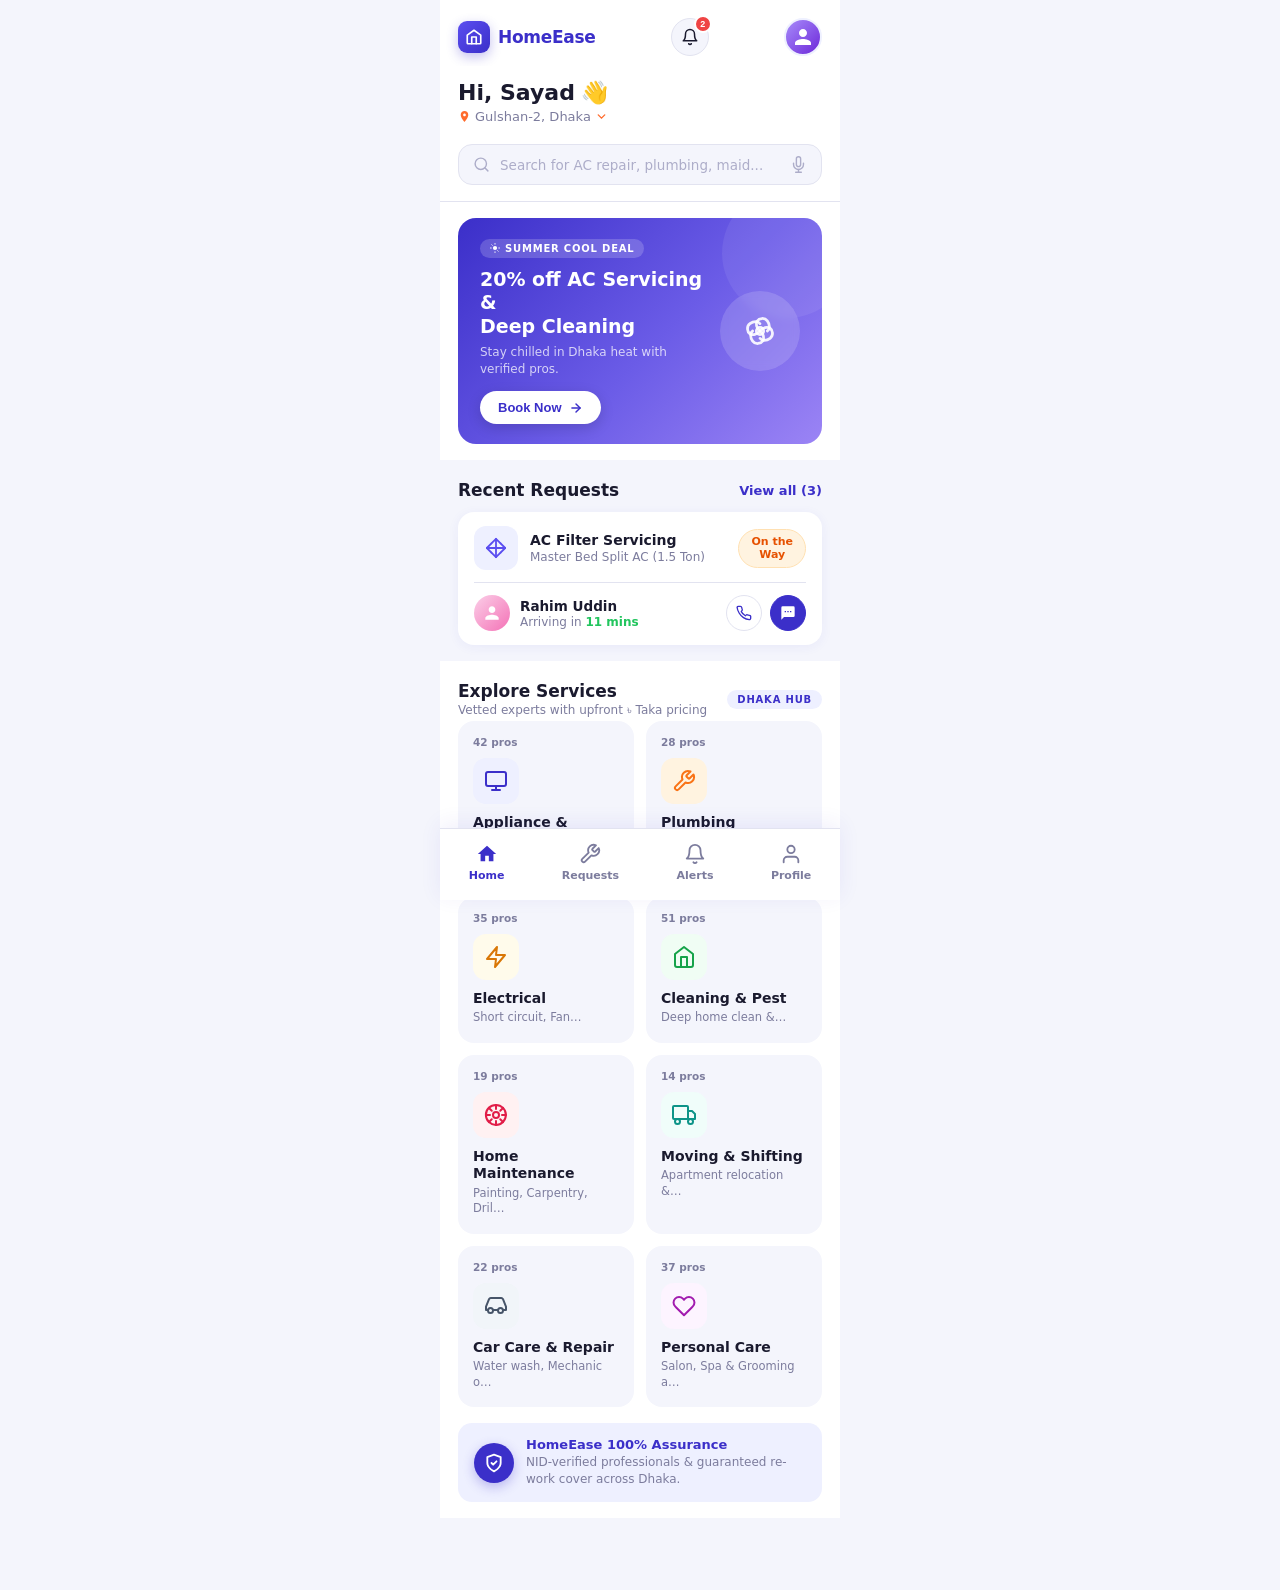
==== commit bad30252: "chore: normalize line endings (LF to CRLF)" ====
--- a/pages/dashboard.html
+++ b/pages/dashboard.html
@@ -35,9 +35,11 @@
       <span class="notif-badge" aria-label="2 notifications">2</span>
     </button>
 
-    <a href="profile.html" class="avatar-btn" aria-label="My Profile">
-      <img src="../assets/images/avatar-sayad.jpg" alt="Sayad" style="width:100%;height:100%;object-fit:cover;border-radius:50%;" />
-    </a>
+    <button class="avatar-btn" aria-label="My Profile">
+      <svg viewBox="0 0 24 24" fill="currentColor" aria-hidden="true">
+        <path d="M12 12c2.7 0 4.8-2.1 4.8-4.8S14.7 2.4 12 2.4 7.2 4.5 7.2 7.2 9.3 12 12 12zm0 2.4c-3.2 0-9.6 1.6-9.6 4.8v2.4h19.2v-2.4c0-3.2-6.4-4.8-9.6-4.8z"/>
+      </svg>
+    </button>
   </header>
 
   <!-- ── Greeting ── -->
@@ -333,22 +335,37 @@
 
   <!-- ══ BOTTOM NAVIGATION ══ -->
   <nav class="bottom-nav" aria-label="Main navigation">
+
     <a href="dashboard.html" class="nav-item active" aria-label="Home" aria-current="page">
-      <svg viewBox="0 0 24 24" fill="currentColor" aria-hidden="true"><path d="M10 20v-6h4v6h5v-8h3L12 3 2 12h3v8z"/></svg>
+      <svg viewBox="0 0 24 24" fill="currentColor" aria-hidden="true">
+        <path d="M10 20v-6h4v6h5v-8h3L12 3 2 12h3v8z"/>
+      </svg>
       <span class="nav-label">Home</span>
     </a>
-    <a href="requests.html" class="nav-item" aria-label="Requests">
-      <svg viewBox="0 0 24 24" fill="none" stroke="currentColor" stroke-width="2" stroke-linecap="round" stroke-linejoin="round" aria-hidden="true"><path d="M14.7 6.3a1 1 0 0 0 0 1.4l1.6 1.6a1 1 0 0 0 1.4 0l3.77-3.77a6 6 0 0 1-7.94 7.94l-6.91 6.91a2.12 2.12 0 0 1-3-3l6.91-6.91a6 6 0 0 1 7.94-7.94l-3.76 3.76z"/></svg>
+
+    <a href="#" class="nav-item" aria-label="Requests">
+      <svg viewBox="0 0 24 24" fill="none" stroke="currentColor" stroke-width="2" stroke-linecap="round" stroke-linejoin="round" aria-hidden="true">
+        <path d="M14.7 6.3a1 1 0 0 0 0 1.4l1.6 1.6a1 1 0 0 0 1.4 0l3.77-3.77a6 6 0 0 1-7.94 7.94l-6.91 6.91a2.12 2.12 0 0 1-3-3l6.91-6.91a6 6 0 0 1 7.94-7.94l-3.76 3.76z"/>
+      </svg>
       <span class="nav-label">Requests</span>
     </a>
-    <a href="alerts.html" class="nav-item" aria-label="Alerts">
-      <svg viewBox="0 0 24 24" fill="none" stroke="currentColor" stroke-width="2" stroke-linecap="round" stroke-linejoin="round" aria-hidden="true"><path d="M18 8A6 6 0 0 0 6 8c0 7-3 9-3 9h18s-3-2-3-9"/><path d="M13.73 21a2 2 0 0 1-3.46 0"/></svg>
+
+    <a href="#" class="nav-item" aria-label="Alerts">
+      <svg viewBox="0 0 24 24" fill="none" stroke="currentColor" stroke-width="2" stroke-linecap="round" stroke-linejoin="round" aria-hidden="true">
+        <path d="M18 8A6 6 0 0 0 6 8c0 7-3 9-3 9h18s-3-2-3-9"/>
+        <path d="M13.73 21a2 2 0 0 1-3.46 0"/>
+      </svg>
       <span class="nav-label">Alerts</span>
     </a>
-    <a href="profile.html" class="nav-item" aria-label="Profile">
-      <svg viewBox="0 0 24 24" fill="none" stroke="currentColor" stroke-width="2" stroke-linecap="round" stroke-linejoin="round" aria-hidden="true"><path d="M20 21v-2a4 4 0 0 0-4-4H8a4 4 0 0 0-4 4v2"/><circle cx="12" cy="7" r="4"/></svg>
+
+    <a href="#" class="nav-item" aria-label="Profile">
+      <svg viewBox="0 0 24 24" fill="none" stroke="currentColor" stroke-width="2" stroke-linecap="round" stroke-linejoin="round" aria-hidden="true">
+        <path d="M20 21v-2a4 4 0 0 0-4-4H8a4 4 0 0 0-4 4v2"/>
+        <circle cx="12" cy="7" r="4"/>
+      </svg>
       <span class="nav-label">Profile</span>
     </a>
+
   </nav>
 
 </div><!-- /app-shell -->
--- a/assets/css/dashboard.css
+++ b/assets/css/dashboard.css
@@ -0,0 +1,709 @@
+/* =============================================
+   Dashboard Page — Component Styles
+   ============================================= */
+
+/* ── App Shell ── */
+.app-shell {
+  width: 100%;
+  max-width: 400px;
+  min-height: 100vh;
+  background: #F4F5FC;
+  display: flex;
+  flex-direction: column;
+  position: relative;
+  padding-bottom: 72px; /* space for bottom nav */
+  margin: 0 auto;
+}
+
+/* ── Top Bar ── */
+.top-bar {
+  display: flex;
+  align-items: center;
+  justify-content: space-between;
+  padding: 18px 18px 10px;
+  background: var(--white);
+}
+
+.brand {
+  display: flex;
+  align-items: center;
+  gap: 8px;
+  font-size: 17px;
+  font-weight: 800;
+  color: var(--primary);
+  letter-spacing: -0.3px;
+}
+
+.brand-icon {
+  width: 32px;
+  height: 32px;
+  background: linear-gradient(135deg, var(--primary-mid), var(--primary));
+  border-radius: 9px;
+  display: flex;
+  align-items: center;
+  justify-content: center;
+  box-shadow: 0 4px 12px rgba(59,47,201,0.3);
+}
+
+.brand-icon svg {
+  width: 18px;
+  height: 18px;
+  color: white;
+}
+
+.avatar-btn {
+  width: 38px;
+  height: 38px;
+  border-radius: 50%;
+  background: linear-gradient(135deg, #a78bfa, #6d28d9);
+  border: 2.5px solid var(--primary-light);
+  cursor: pointer;
+  display: flex;
+  align-items: center;
+  justify-content: center;
+  overflow: hidden;
+  transition: transform 0.15s;
+}
+
+.avatar-btn:hover { transform: scale(1.06); }
+
+.avatar-btn svg {
+  width: 20px;
+  height: 20px;
+  color: white;
+}
+
+/* ── Greeting Block ── */
+.greeting-block {
+  padding: 14px 18px 10px;
+  background: var(--white);
+}
+
+.greeting-name {
+  font-size: 22px;
+  font-weight: 800;
+  color: var(--text-dark);
+  display: flex;
+  align-items: center;
+  gap: 6px;
+}
+
+.location-row {
+  display: flex;
+  align-items: center;
+  gap: 4px;
+  margin-top: 4px;
+  cursor: pointer;
+  width: fit-content;
+}
+
+.location-row svg {
+  width: 13px;
+  height: 13px;
+  color: #FF6B2C;
+}
+
+.location-text {
+  font-size: 13px;
+  color: var(--text-muted);
+  font-weight: 500;
+}
+
+.location-caret {
+  width: 12px;
+  height: 12px;
+  color: var(--text-muted);
+}
+
+/* ── Search Bar ── */
+.search-wrap {
+  padding: 10px 18px 16px;
+  background: var(--white);
+  border-bottom: 1px solid var(--border);
+}
+
+.search-inner {
+  display: flex;
+  align-items: center;
+  gap: 10px;
+  background: var(--input-bg);
+  border: 1.5px solid var(--border);
+  border-radius: 14px;
+  padding: 11px 14px;
+  transition: border-color 0.2s, box-shadow 0.2s;
+  cursor: pointer;
+}
+
+.search-inner:focus-within {
+  border-color: var(--primary);
+  box-shadow: 0 0 0 3px rgba(59,47,201,0.08);
+}
+
+.search-inner svg { color: var(--text-light); flex-shrink: 0; }
+
+.search-input {
+  flex: 1;
+  border: none;
+  background: transparent;
+  font-size: 13.5px;
+  color: var(--text-dark);
+  outline: none;
+  font-family: inherit;
+}
+
+.search-input::placeholder { color: var(--text-light); }
+
+.mic-btn {
+  background: none;
+  border: none;
+  cursor: pointer;
+  color: var(--primary);
+  display: flex;
+  align-items: center;
+  padding: 0;
+}
+
+/* ── Scrollable Content ── */
+.page-scroll {
+  flex: 1;
+  overflow-y: auto;
+  display: flex;
+  flex-direction: column;
+  gap: 0;
+}
+
+/* ── Promo Banner ── */
+.promo-section {
+  padding: 16px 18px;
+  background: var(--white);
+}
+
+.promo-banner {
+  background: linear-gradient(135deg, #3B2FC9 0%, #6B5CE7 55%, #9B84F5 100%);
+  border-radius: 18px;
+  padding: 20px 22px;
+  display: flex;
+  align-items: center;
+  justify-content: space-between;
+  position: relative;
+  overflow: hidden;
+  min-height: 130px;
+}
+
+.promo-banner::before {
+  content: '';
+  position: absolute;
+  top: -30px; right: -30px;
+  width: 130px; height: 130px;
+  border-radius: 50%;
+  background: rgba(255,255,255,0.07);
+}
+
+.promo-content { flex: 1; z-index: 1; }
+
+.promo-tag {
+  display: inline-flex;
+  align-items: center;
+  gap: 5px;
+  background: rgba(255,255,255,0.18);
+  color: #fff;
+  font-size: 10px;
+  font-weight: 700;
+  letter-spacing: 0.8px;
+  text-transform: uppercase;
+  padding: 4px 10px;
+  border-radius: 999px;
+  margin-bottom: 10px;
+}
+
+.promo-tag svg { width: 10px; height: 10px; }
+
+.promo-title {
+  font-size: 19px;
+  font-weight: 800;
+  color: #fff;
+  line-height: 1.25;
+  margin-bottom: 5px;
+}
+
+.promo-sub {
+  font-size: 12px;
+  color: rgba(255,255,255,0.75);
+  margin-bottom: 14px;
+  line-height: 1.4;
+}
+
+.promo-btn {
+  display: inline-flex;
+  align-items: center;
+  gap: 7px;
+  background: var(--white);
+  color: var(--primary);
+  font-size: 13px;
+  font-weight: 700;
+  padding: 9px 18px;
+  border-radius: 999px;
+  border: none;
+  cursor: pointer;
+  box-shadow: 0 4px 14px rgba(0,0,0,0.15);
+  transition: transform 0.15s, box-shadow 0.15s;
+}
+
+.promo-btn:hover { transform: translateY(-1px); box-shadow: 0 6px 18px rgba(0,0,0,0.2); }
+
+.promo-btn svg { width: 14px; height: 14px; }
+
+.promo-icon-wrap {
+  width: 80px;
+  height: 80px;
+  background: rgba(255,255,255,0.15);
+  border-radius: 50%;
+  display: flex;
+  align-items: center;
+  justify-content: center;
+  flex-shrink: 0;
+  margin-left: 12px;
+  backdrop-filter: blur(4px);
+}
+
+.promo-icon-wrap svg {
+  width: 44px;
+  height: 44px;
+  color: rgba(255,255,255,0.9);
+}
+
+/* ── Section Header ── */
+.section-header {
+  display: flex;
+  align-items: center;
+  justify-content: space-between;
+  padding: 20px 18px 12px;
+}
+
+.section-title {
+  font-size: 17px;
+  font-weight: 800;
+  color: var(--text-dark);
+}
+
+.section-subtitle {
+  font-size: 12px;
+  color: var(--text-muted);
+  margin-top: 2px;
+  font-weight: 400;
+}
+
+.view-all {
+  font-size: 13px;
+  font-weight: 600;
+  color: var(--primary);
+  text-decoration: none;
+  cursor: pointer;
+  transition: opacity 0.2s;
+}
+
+.view-all:hover { opacity: 0.75; }
+
+.section-badge {
+  font-size: 10px;
+  font-weight: 700;
+  letter-spacing: 0.8px;
+  color: var(--primary);
+  background: var(--primary-light);
+  padding: 4px 10px;
+  border-radius: 999px;
+  text-transform: uppercase;
+}
+
+/* ── Recent Requests Card ── */
+.requests-section {
+  padding: 0 18px 8px;
+}
+
+.request-card {
+  background: var(--white);
+  border-radius: 16px;
+  padding: 14px 16px;
+  box-shadow: 0 2px 12px rgba(59,47,201,0.06);
+  display: flex;
+  flex-direction: column;
+  gap: 0;
+  overflow: hidden;
+}
+
+.request-main {
+  display: flex;
+  align-items: center;
+  justify-content: space-between;
+  padding-bottom: 12px;
+  border-bottom: 1px solid var(--border);
+}
+
+.request-left {
+  display: flex;
+  align-items: center;
+  gap: 12px;
+}
+
+.req-icon {
+  width: 44px;
+  height: 44px;
+  border-radius: 12px;
+  background: #EEF0FF;
+  display: flex;
+  align-items: center;
+  justify-content: center;
+  flex-shrink: 0;
+}
+
+.req-icon svg {
+  width: 22px;
+  height: 22px;
+  color: var(--primary-mid);
+}
+
+.req-title {
+  font-size: 14px;
+  font-weight: 700;
+  color: var(--text-dark);
+}
+
+.req-sub {
+  font-size: 12px;
+  color: var(--text-muted);
+  margin-top: 2px;
+}
+
+.status-badge {
+  display: inline-flex;
+  align-items: center;
+  gap: 4px;
+  padding: 5px 12px;
+  border-radius: 999px;
+  font-size: 11px;
+  font-weight: 700;
+  white-space: nowrap;
+  text-align: center;
+  line-height: 1.2;
+}
+
+.status-badge.on-the-way {
+  background: #FFF3E0;
+  color: #E65100;
+  border: 1.5px solid #FFE0B2;
+}
+
+.status-badge.completed {
+  background: #E8F5E9;
+  color: #2E7D32;
+}
+
+/* ── Provider Row ── */
+.provider-row {
+  display: flex;
+  align-items: center;
+  justify-content: space-between;
+  padding-top: 12px;
+}
+
+.provider-info {
+  display: flex;
+  align-items: center;
+  gap: 10px;
+}
+
+.provider-avatar {
+  width: 36px;
+  height: 36px;
+  border-radius: 50%;
+  background: linear-gradient(135deg, #FBCFE8, #F472B6);
+  display: flex;
+  align-items: center;
+  justify-content: center;
+  font-size: 13px;
+  font-weight: 700;
+  color: white;
+  overflow: hidden;
+  flex-shrink: 0;
+}
+
+.provider-name {
+  font-size: 13.5px;
+  font-weight: 700;
+  color: var(--text-dark);
+}
+
+.provider-eta {
+  font-size: 12px;
+  color: var(--text-muted);
+  margin-top: 1px;
+}
+
+.provider-eta strong {
+  color: var(--green);
+  font-weight: 700;
+}
+
+.provider-actions {
+  display: flex;
+  gap: 8px;
+}
+
+.icon-action-btn {
+  width: 36px;
+  height: 36px;
+  border-radius: 50%;
+  border: 1.5px solid var(--border);
+  background: var(--white);
+  display: flex;
+  align-items: center;
+  justify-content: center;
+  cursor: pointer;
+  transition: background 0.2s, border-color 0.2s, transform 0.15s;
+}
+
+.icon-action-btn:hover {
+  background: var(--primary-light);
+  border-color: var(--primary);
+  transform: scale(1.05);
+}
+
+.icon-action-btn svg { width: 16px; height: 16px; }
+.icon-action-btn.call svg { color: var(--primary); }
+.icon-action-btn.chat {
+  background: var(--primary);
+  border-color: var(--primary);
+}
+.icon-action-btn.chat svg { color: var(--white); }
+
+/* ── Service Grid ── */
+.services-section {
+  padding: 0 18px 16px;
+  background: var(--white);
+  margin-top: 8px;
+}
+
+.services-grid {
+  display: grid;
+  grid-template-columns: 1fr 1fr;
+  gap: 12px;
+  padding-top: 4px;
+}
+
+.service-card {
+  background: var(--input-bg);
+  border-radius: 16px;
+  padding: 14px 14px 16px;
+  cursor: pointer;
+  transition: transform 0.15s, box-shadow 0.15s;
+  border: 1.5px solid transparent;
+  position: relative;
+  overflow: hidden;
+}
+
+.service-card:hover {
+  transform: translateY(-2px);
+  box-shadow: 0 6px 20px rgba(59,47,201,0.12);
+  border-color: var(--primary-light);
+}
+
+.service-card:active { transform: translateY(0); }
+
+.pros-count {
+  font-size: 10.5px;
+  font-weight: 600;
+  color: var(--text-muted);
+  margin-bottom: 10px;
+}
+
+.service-icon-wrap {
+  width: 46px;
+  height: 46px;
+  border-radius: 13px;
+  display: flex;
+  align-items: center;
+  justify-content: center;
+  margin-bottom: 10px;
+}
+
+.service-icon-wrap svg { width: 24px; height: 24px; }
+
+.service-name {
+  font-size: 14px;
+  font-weight: 700;
+  color: var(--text-dark);
+  line-height: 1.25;
+  margin-bottom: 3px;
+}
+
+.service-desc {
+  font-size: 11.5px;
+  color: var(--text-muted);
+  line-height: 1.35;
+}
+
+/* Service icon theme colors */
+.svc-blue   { background: #EEF0FF; }
+.svc-blue svg   { color: #3B2FC9; }
+.svc-orange { background: #FFF3E0; }
+.svc-orange svg { color: #F97316; }
+.svc-yellow { background: #FFFBEB; }
+.svc-yellow svg { color: #D97706; }
+.svc-green  { background: #F0FDF4; }
+.svc-green svg  { color: #16A34A; }
+.svc-rose   { background: #FFF1F2; }
+.svc-rose svg   { color: #E11D48; }
+.svc-teal   { background: #F0FDFA; }
+.svc-teal svg   { color: #0D9488; }
+.svc-gray   { background: #F1F5F9; }
+.svc-gray svg   { color: #475569; }
+.svc-pink   { background: #FDF4FF; }
+.svc-pink svg   { color: #A21CAF; }
+
+/* ── Assurance Banner ── */
+.assurance-section {
+  padding: 0 18px 20px;
+  background: var(--white);
+}
+
+.assurance-card {
+  background: var(--primary-light);
+  border-radius: 14px;
+  padding: 14px 16px;
+  display: flex;
+  align-items: center;
+  gap: 12px;
+}
+
+.assurance-shield {
+  width: 40px;
+  height: 40px;
+  border-radius: 50%;
+  background: var(--primary);
+  display: flex;
+  align-items: center;
+  justify-content: center;
+  flex-shrink: 0;
+  box-shadow: 0 4px 12px rgba(59,47,201,0.3);
+}
+
+.assurance-shield svg {
+  width: 20px;
+  height: 20px;
+  color: white;
+}
+
+.assurance-title {
+  font-size: 13px;
+  font-weight: 700;
+  color: var(--primary);
+}
+
+.assurance-text {
+  font-size: 12px;
+  color: var(--text-muted);
+  margin-top: 2px;
+  line-height: 1.4;
+}
+
+/* ── Bottom Navigation ── */
+.bottom-nav {
+  position: fixed;
+  bottom: 0;
+  left: 50%;
+  transform: translateX(-50%);
+  width: 100%;
+  max-width: 400px;
+  background: var(--white);
+  border-top: 1px solid var(--border);
+  display: flex;
+  align-items: center;
+  justify-content: space-around;
+  padding: 10px 0 14px;
+  z-index: 100;
+  box-shadow: 0 -4px 20px rgba(59,47,201,0.08);
+}
+
+.nav-item {
+  display: flex;
+  flex-direction: column;
+  align-items: center;
+  gap: 4px;
+  cursor: pointer;
+  padding: 4px 16px;
+  border-radius: 12px;
+  transition: background 0.2s;
+  text-decoration: none;
+}
+
+.nav-item:hover { background: var(--primary-light); }
+
+.nav-item svg { width: 22px; height: 22px; }
+
+.nav-label {
+  font-size: 11px;
+  font-weight: 600;
+}
+
+.nav-item.active svg   { color: var(--primary); }
+.nav-item.active .nav-label { color: var(--primary); }
+.nav-item:not(.active) svg { color: var(--text-muted); }
+.nav-item:not(.active) .nav-label { color: var(--text-muted); }
+
+.nav-dot {
+  width: 5px;
+  height: 5px;
+  background: var(--primary);
+  border-radius: 50%;
+}
+
+/* ── Toast / Notification ── */
+.notif-badge {
+  position: absolute;
+  top: -4px;
+  right: -4px;
+  width: 18px;
+  height: 18px;
+  background: #EF4444;
+  border-radius: 50%;
+  border: 2px solid white;
+  display: flex;
+  align-items: center;
+  justify-content: center;
+  font-size: 9px;
+  font-weight: 800;
+  color: white;
+}
+
+.notif-btn {
+  position: relative;
+  width: 38px;
+  height: 38px;
+  border-radius: 50%;
+  background: var(--input-bg);
+  border: 1.5px solid var(--border);
+  cursor: pointer;
+  display: flex;
+  align-items: center;
+  justify-content: center;
+  transition: background 0.2s, transform 0.15s;
+}
+
+.notif-btn:hover {
+  background: var(--primary-light);
+  transform: scale(1.05);
+}
+
+.notif-btn svg { width: 18px; height: 18px; color: var(--text-dark); }
+
+/* ── Spacing utils ── */
+.mt-8  { margin-top: 8px; }
+.mt-16 { margin-top: 16px; }
+
+/* Body override for app shell */
+body.dashboard-page {
+  padding: 0;
+  background: #F4F5FC;
+  align-items: flex-start;
+}
+
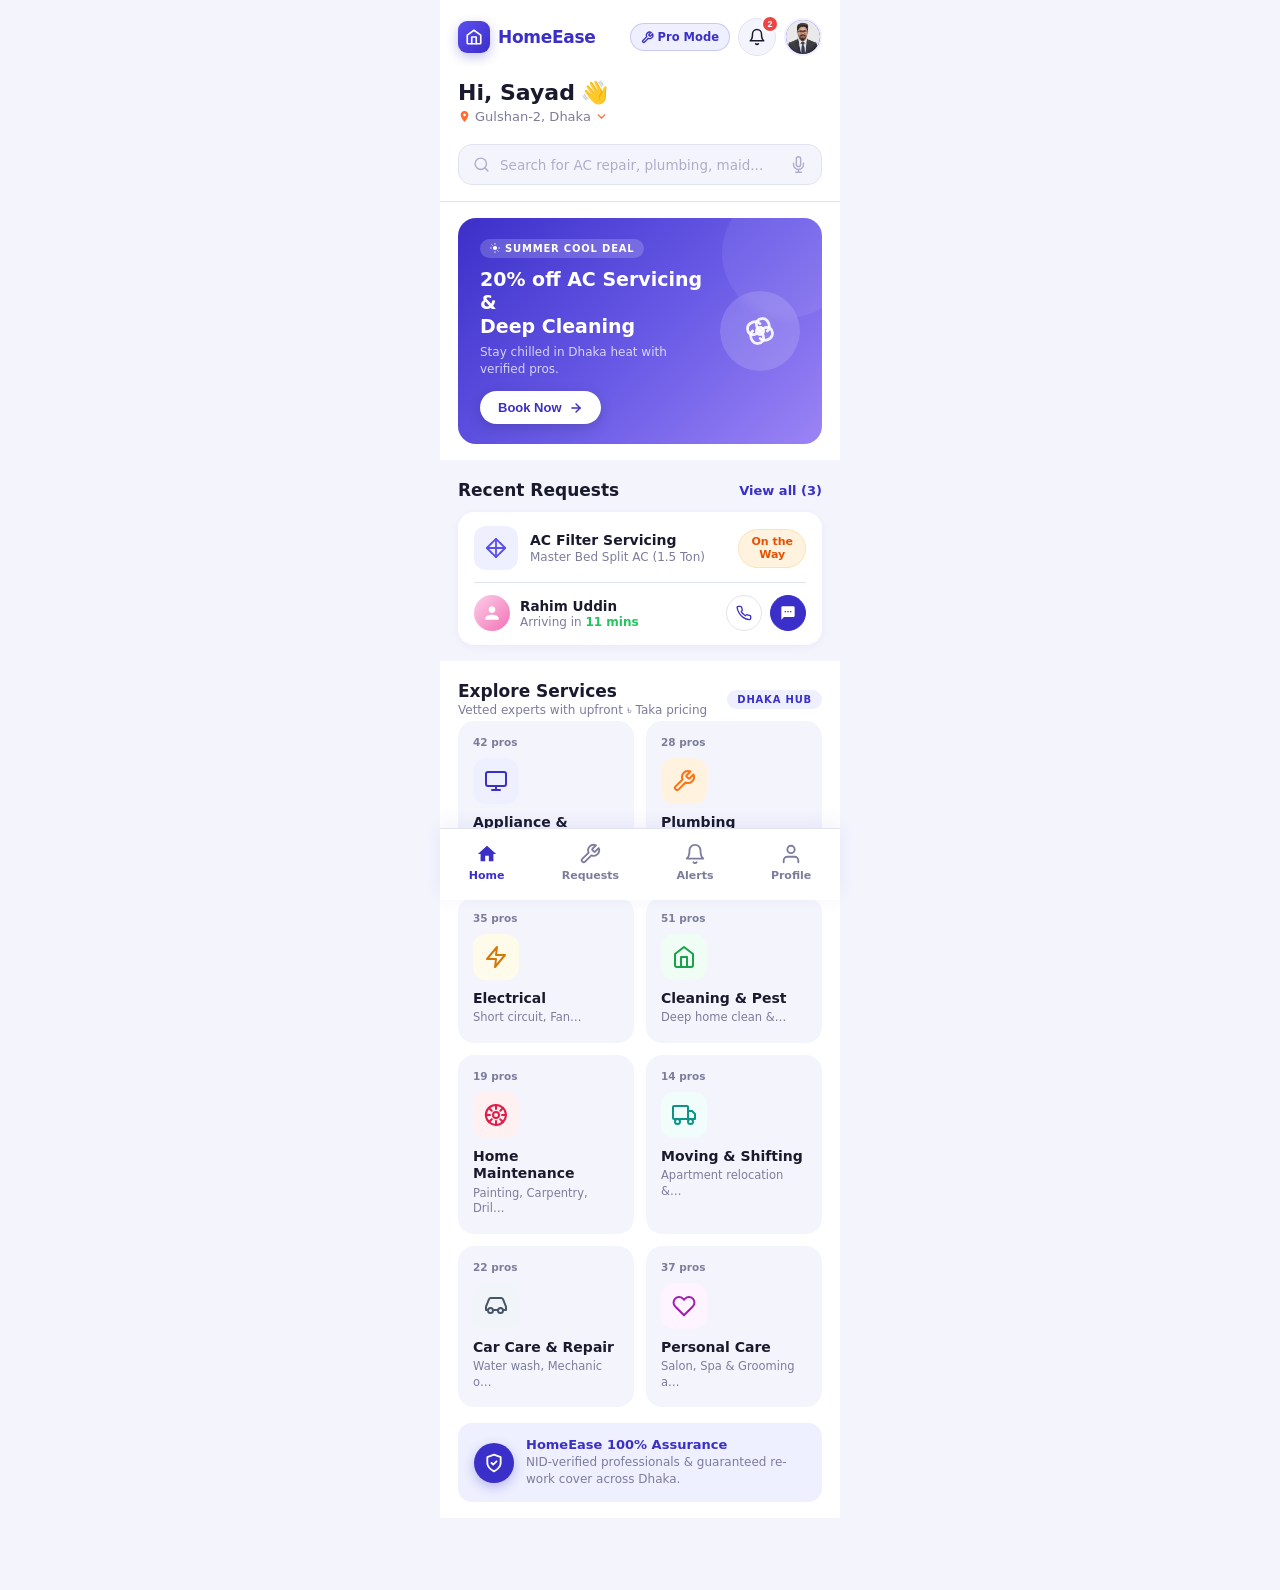
==== commit 6b1a8d3e: "feat: add dedicated Service Provider Portal & role-based login - Add provider-dashboard.html with in" ====
--- a/pages/dashboard.html
+++ b/pages/dashboard.html
@@ -27,19 +27,23 @@
       HomeEase
     </div>
 
-    <button class="notif-btn" id="notifBtn" aria-label="Notifications">
-      <svg viewBox="0 0 24 24" fill="none" stroke="currentColor" stroke-width="2" stroke-linecap="round" stroke-linejoin="round" aria-hidden="true">
-        <path d="M18 8A6 6 0 0 0 6 8c0 7-3 9-3 9h18s-3-2-3-9"/>
-        <path d="M13.73 21a2 2 0 0 1-3.46 0"/>
-      </svg>
-      <span class="notif-badge" aria-label="2 notifications">2</span>
-    </button>
-
-    <button class="avatar-btn" aria-label="My Profile">
-      <svg viewBox="0 0 24 24" fill="currentColor" aria-hidden="true">
-        <path d="M12 12c2.7 0 4.8-2.1 4.8-4.8S14.7 2.4 12 2.4 7.2 4.5 7.2 7.2 9.3 12 12 12zm0 2.4c-3.2 0-9.6 1.6-9.6 4.8v2.4h19.2v-2.4c0-3.2-6.4-4.8-9.6-4.8z"/>
-      </svg>
-    </button>
+    <div style="display:flex; align-items:center; gap:8px;">
+      <a href="provider-dashboard.html" title="Switch to Provider Portal" style="display:flex; align-items:center; gap:4px; font-size:11.5px; font-weight:700; color:var(--primary); background:var(--primary-light); border:1px solid rgba(59,47,201,0.2); padding:6px 10px; border-radius:999px; text-decoration:none;">
+        <svg width="13" height="13" viewBox="0 0 24 24" fill="none" stroke="currentColor" stroke-width="2.5"><path d="M14.7 6.3a1 1 0 0 0 0 1.4l1.6 1.6a1 1 0 0 0 1.4 0l3.77-3.77a6 6 0 0 1-7.94 7.94l-6.91 6.91a2.12 2.12 0 0 1-3-3l6.91-6.91a6 6 0 0 1 7.94-7.94l-3.76 3.76z"/></svg>
+        Pro Mode
+      </a>
+      <button class="notif-btn" id="notifBtn" aria-label="Notifications">
+        <svg viewBox="0 0 24 24" fill="none" stroke="currentColor" stroke-width="2" stroke-linecap="round" stroke-linejoin="round" aria-hidden="true">
+          <path d="M18 8A6 6 0 0 0 6 8c0 7-3 9-3 9h18s-3-2-3-9"/>
+          <path d="M13.73 21a2 2 0 0 1-3.46 0"/>
+        </svg>
+        <span class="notif-badge" aria-label="2 notifications">2</span>
+      </button>
+
+      <a href="profile.html" class="avatar-btn" aria-label="My Profile">
+        <img src="../assets/images/avatar-sayad.jpg" alt="Sayad" style="width:100%;height:100%;object-fit:cover;border-radius:50%;" />
+      </a>
+    </div>
   </header>
 
   <!-- ── Greeting ── -->
@@ -335,37 +339,22 @@
 
   <!-- ══ BOTTOM NAVIGATION ══ -->
   <nav class="bottom-nav" aria-label="Main navigation">
-
     <a href="dashboard.html" class="nav-item active" aria-label="Home" aria-current="page">
-      <svg viewBox="0 0 24 24" fill="currentColor" aria-hidden="true">
-        <path d="M10 20v-6h4v6h5v-8h3L12 3 2 12h3v8z"/>
-      </svg>
+      <svg viewBox="0 0 24 24" fill="currentColor" aria-hidden="true"><path d="M10 20v-6h4v6h5v-8h3L12 3 2 12h3v8z"/></svg>
       <span class="nav-label">Home</span>
     </a>
-
-    <a href="#" class="nav-item" aria-label="Requests">
-      <svg viewBox="0 0 24 24" fill="none" stroke="currentColor" stroke-width="2" stroke-linecap="round" stroke-linejoin="round" aria-hidden="true">
-        <path d="M14.7 6.3a1 1 0 0 0 0 1.4l1.6 1.6a1 1 0 0 0 1.4 0l3.77-3.77a6 6 0 0 1-7.94 7.94l-6.91 6.91a2.12 2.12 0 0 1-3-3l6.91-6.91a6 6 0 0 1 7.94-7.94l-3.76 3.76z"/>
-      </svg>
+    <a href="requests.html" class="nav-item" aria-label="Requests">
+      <svg viewBox="0 0 24 24" fill="none" stroke="currentColor" stroke-width="2" stroke-linecap="round" stroke-linejoin="round" aria-hidden="true"><path d="M14.7 6.3a1 1 0 0 0 0 1.4l1.6 1.6a1 1 0 0 0 1.4 0l3.77-3.77a6 6 0 0 1-7.94 7.94l-6.91 6.91a2.12 2.12 0 0 1-3-3l6.91-6.91a6 6 0 0 1 7.94-7.94l-3.76 3.76z"/></svg>
       <span class="nav-label">Requests</span>
     </a>
-
-    <a href="#" class="nav-item" aria-label="Alerts">
-      <svg viewBox="0 0 24 24" fill="none" stroke="currentColor" stroke-width="2" stroke-linecap="round" stroke-linejoin="round" aria-hidden="true">
-        <path d="M18 8A6 6 0 0 0 6 8c0 7-3 9-3 9h18s-3-2-3-9"/>
-        <path d="M13.73 21a2 2 0 0 1-3.46 0"/>
-      </svg>
+    <a href="alerts.html" class="nav-item" aria-label="Alerts">
+      <svg viewBox="0 0 24 24" fill="none" stroke="currentColor" stroke-width="2" stroke-linecap="round" stroke-linejoin="round" aria-hidden="true"><path d="M18 8A6 6 0 0 0 6 8c0 7-3 9-3 9h18s-3-2-3-9"/><path d="M13.73 21a2 2 0 0 1-3.46 0"/></svg>
       <span class="nav-label">Alerts</span>
     </a>
-
-    <a href="#" class="nav-item" aria-label="Profile">
-      <svg viewBox="0 0 24 24" fill="none" stroke="currentColor" stroke-width="2" stroke-linecap="round" stroke-linejoin="round" aria-hidden="true">
-        <path d="M20 21v-2a4 4 0 0 0-4-4H8a4 4 0 0 0-4 4v2"/>
-        <circle cx="12" cy="7" r="4"/>
-      </svg>
+    <a href="profile.html" class="nav-item" aria-label="Profile">
+      <svg viewBox="0 0 24 24" fill="none" stroke="currentColor" stroke-width="2" stroke-linecap="round" stroke-linejoin="round" aria-hidden="true"><path d="M20 21v-2a4 4 0 0 0-4-4H8a4 4 0 0 0-4 4v2"/><circle cx="12" cy="7" r="4"/></svg>
       <span class="nav-label">Profile</span>
     </a>
-
   </nav>
 
 </div><!-- /app-shell -->
--- a/assets/css/dashboard.css
+++ b/assets/css/dashboard.css
@@ -706,4 +706,3 @@
   background: #F4F5FC;
   align-items: flex-start;
 }
-
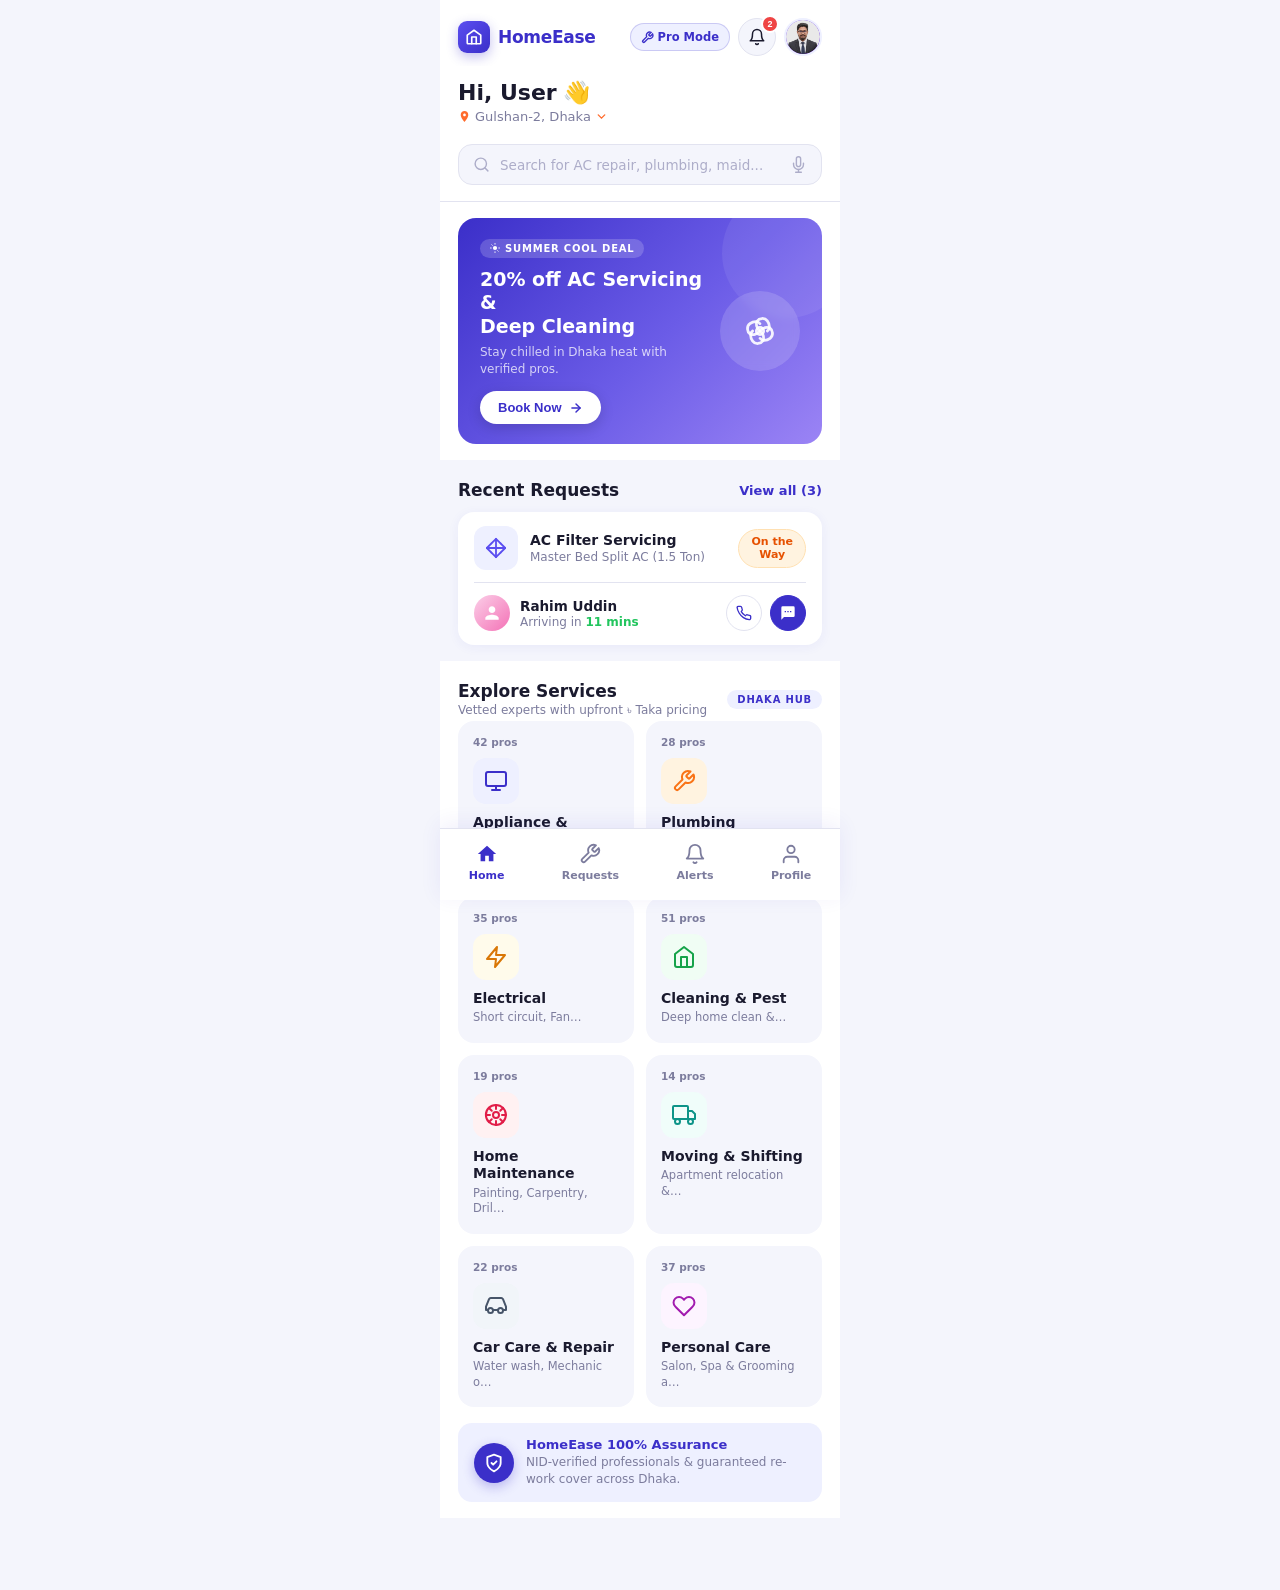
==== commit fb6dd9c8: "feat: dynamically render profile of whoever logs in instead of hardcoded user - Bind Profile page to" ====
--- a/pages/dashboard.html
+++ b/pages/dashboard.html
@@ -41,15 +41,15 @@
       </button>
 
       <a href="profile.html" class="avatar-btn" aria-label="My Profile">
-        <img src="../assets/images/avatar-sayad.jpg" alt="Sayad" style="width:100%;height:100%;object-fit:cover;border-radius:50%;" />
+        <img src="../assets/images/avatar-sayad.jpg" id="dashboardAvatarImg" alt="Profile" style="width:100%;height:100%;object-fit:cover;border-radius:50%;" />
       </a>
     </div>
   </header>
 
   <!-- ── Greeting ── -->
   <div class="greeting-block">
-    <div class="greeting-name">
-      Hi, Sayad
+    <div class="greeting-name" id="userGreetingName">
+      Hi, User
       <span aria-label="waving hand" role="img">👋</span>
     </div>
     <div class="location-row" id="locationRow" role="button" tabindex="0" aria-label="Change location">
